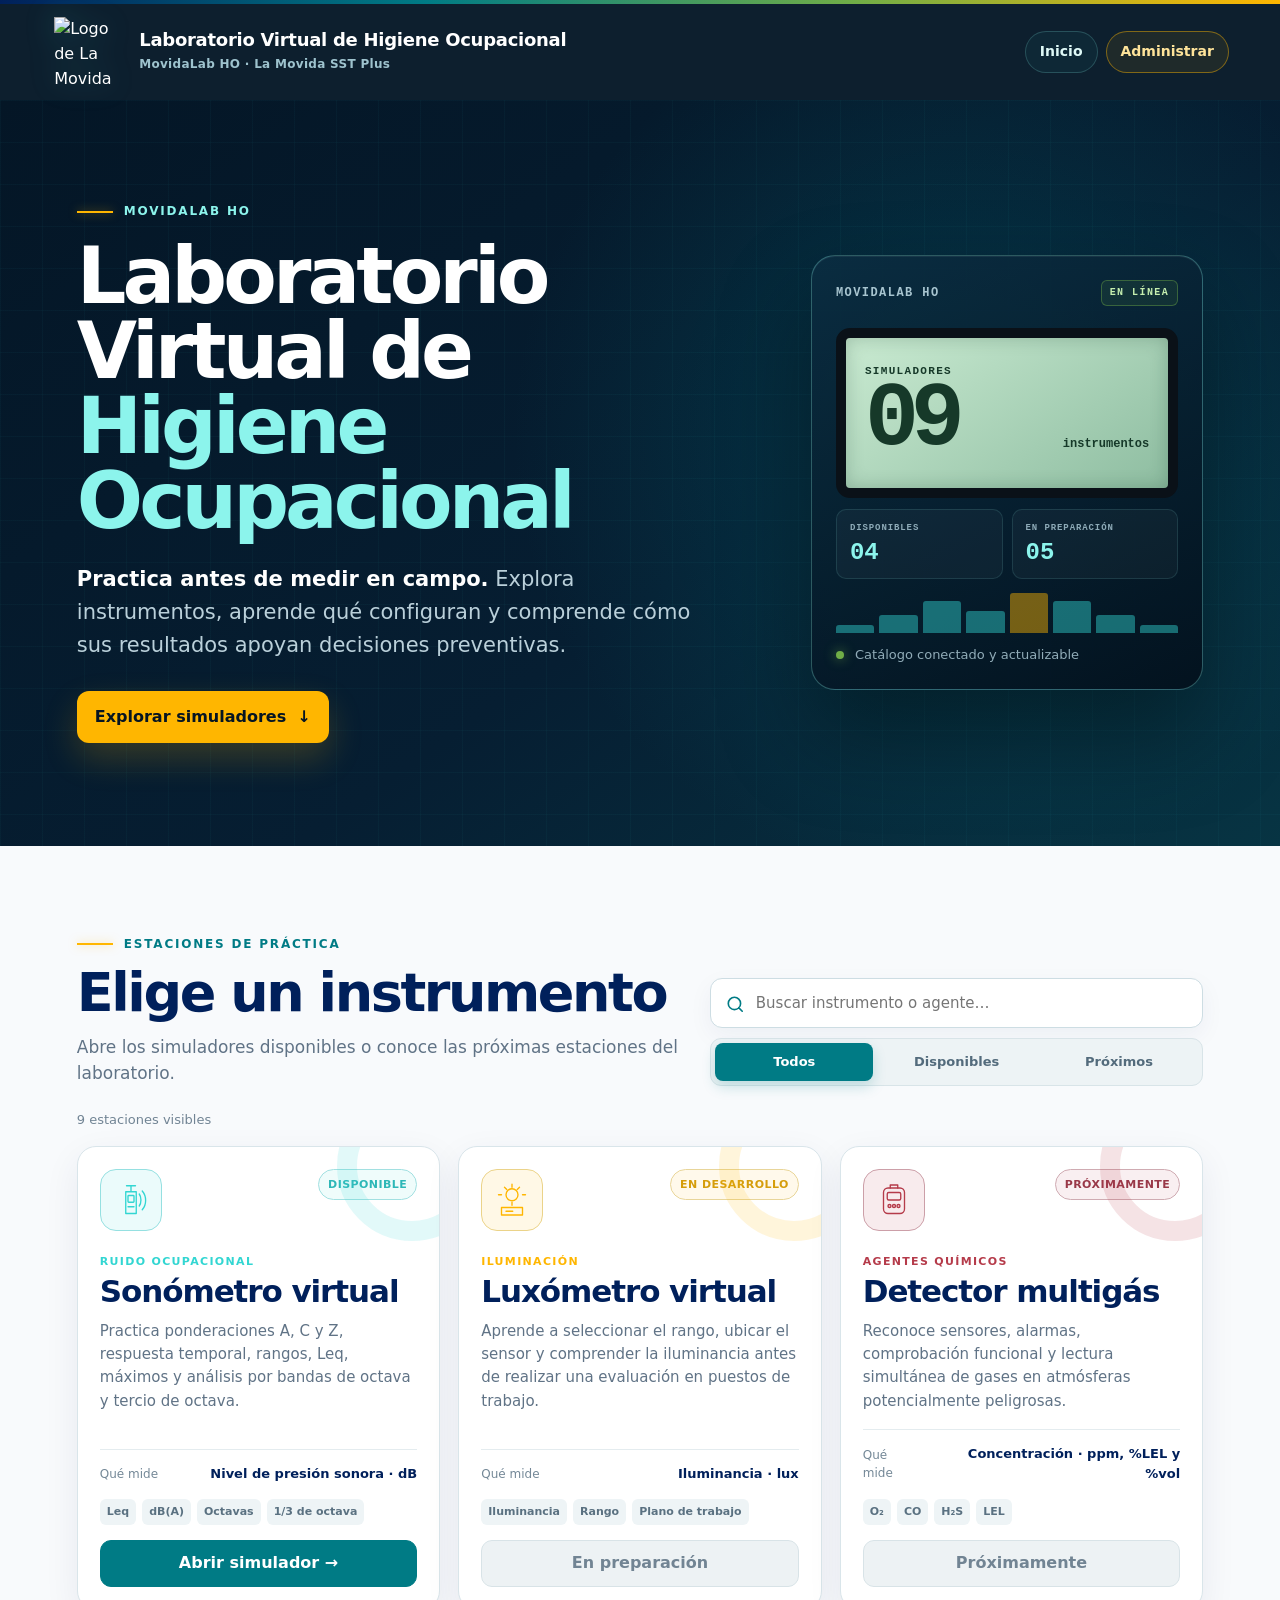
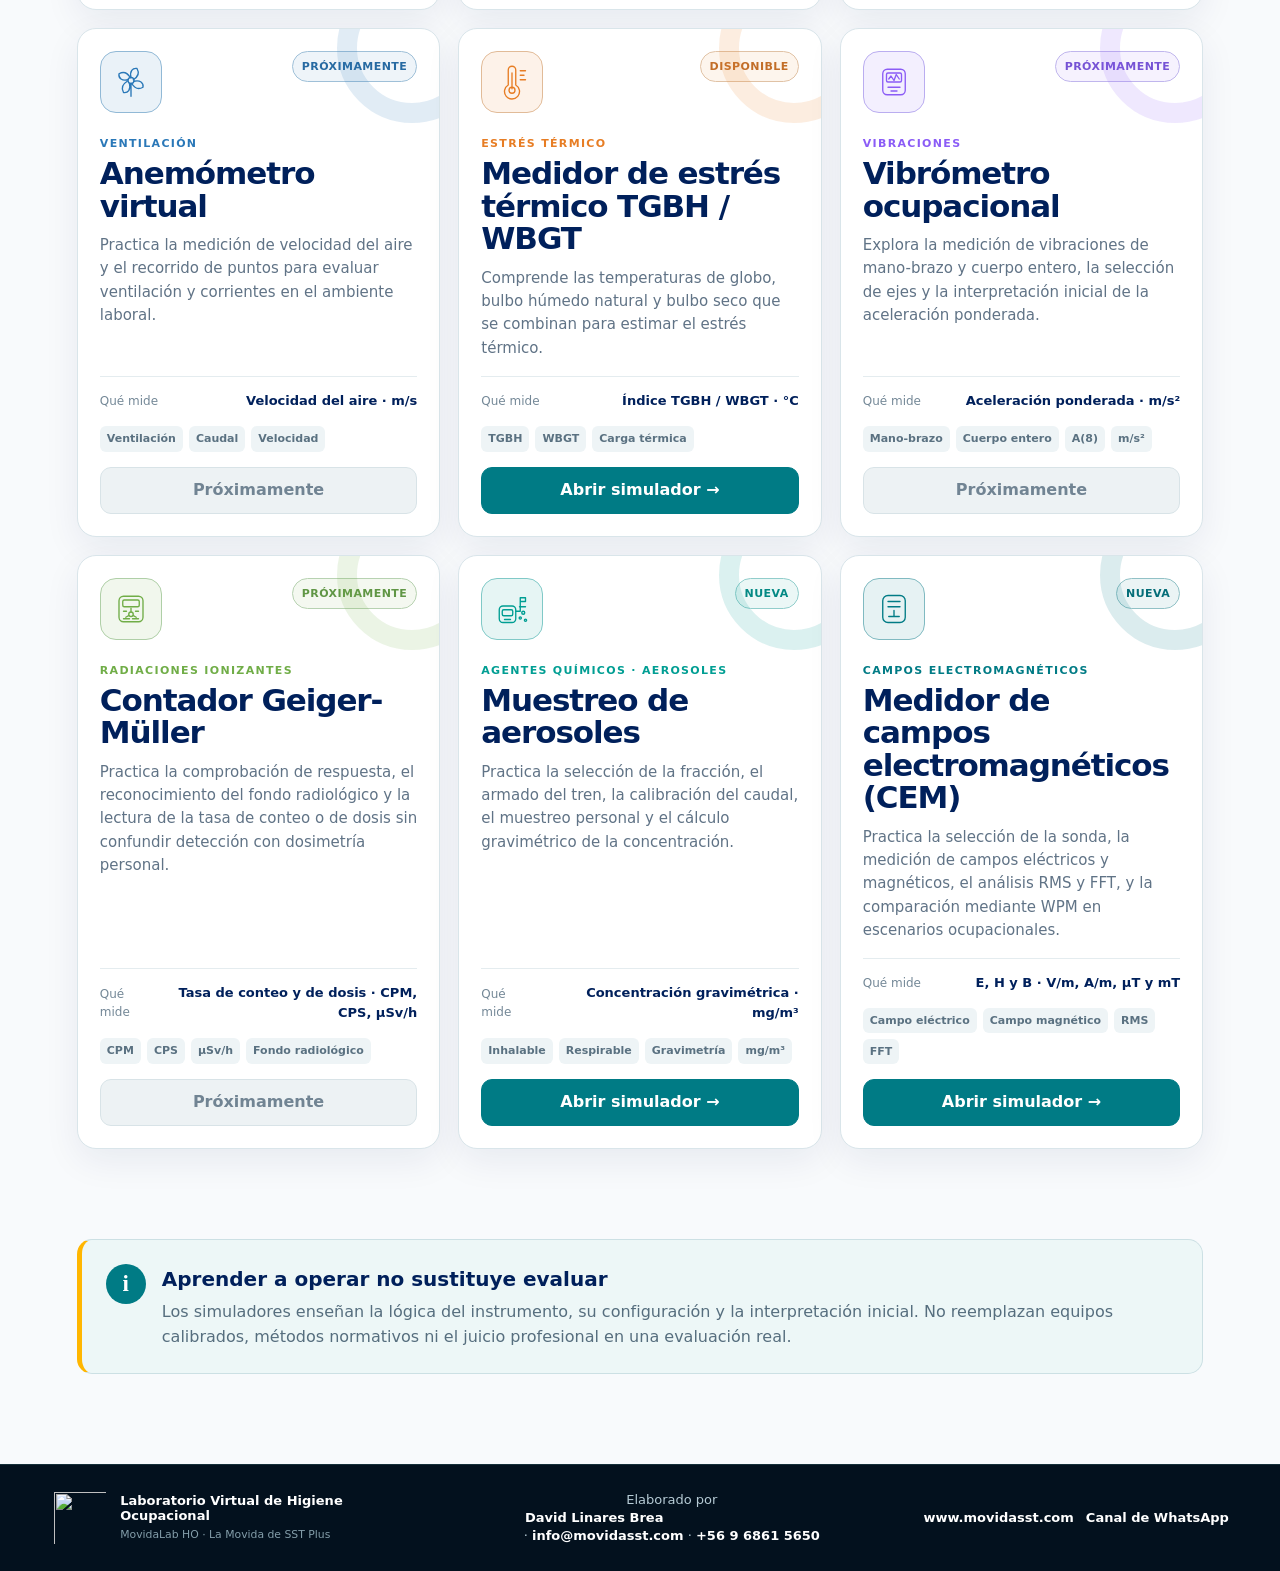
==== index.html @ a6dbb6be "Remove featured option from administration" ====
<!doctype html>
<html lang="es">
<head>
  <meta charset="utf-8">
  <meta name="viewport" content="width=device-width, initial-scale=1, viewport-fit=cover">
  <meta name="theme-color" content="#041626">
  <meta name="description" content="Laboratorio Virtual de Higiene Ocupacional de La Movida SST Plus: simuladores didácticos de instrumentos para practicar antes de medir en campo.">
  <meta name="author" content="David Linares Brea · La Movida de SST Plus">
  <meta property="og:title" content="Laboratorio Virtual de Higiene Ocupacional">
  <meta property="og:description" content="Practica el uso de instrumentos de higiene ocupacional en un entorno didáctico y seguro.">
  <meta property="og:type" content="website">
  <meta property="og:url" content="https://laboratorio.movidasst.com/">
  <meta property="og:image" content="https://laboratorio.movidasst.com/og.png">
  <meta name="twitter:card" content="summary_large_image">
  <meta http-equiv="Content-Security-Policy" content="default-src 'self'; connect-src 'self' https://lfdmbkzghnwvsapxypvt.supabase.co; img-src 'self' data: https:; style-src 'self'; script-src 'self'; base-uri 'self'; form-action 'self'; frame-ancestors 'none'; upgrade-insecure-requests">
  <title>Laboratorio Virtual de Higiene Ocupacional | La Movida SST+</title>
  <link rel="icon" href="favicon.svg" type="image/svg+xml">
  <link rel="stylesheet" href="styles.css?v=20260913-unified">
  <script src="app.js" defer></script>
</head>
<body>
  <a class="skip-link" href="#catalogo">Saltar al catálogo</a>

  <header class="site-header">
    <a class="brand" href="https://www.movidasst.com" target="_self" aria-label="Ir a La Movida de SST Plus">
      <img src="assets/logo-movida-sst-plus.png?v=20260904-2" alt="Logo de La Movida de SST Plus" width="1254" height="1254">
      <span><strong>Laboratorio Virtual de Higiene Ocupacional</strong><small>MovidaLab HO · La Movida SST Plus</small></span>
    </a>
    <nav class="header-actions" aria-label="Acciones principales">
      <a href="https://www.movidasst.com" target="_self">Inicio</a>
      <button class="admin-entry" id="openAdmin" type="button" aria-haspopup="dialog">Administrar</button>
    </nav>
  </header>

  <main>
    <section class="hero" aria-labelledby="heroTitle">
      <div class="hero-copy">
        <p class="eyebrow"><span></span> MovidaLab HO</p>
        <h1 id="heroTitle">Laboratorio Virtual de <br><em>Higiene Ocupacional</em></h1>
        <p class="hero-intro"><strong>Practica antes de medir en campo.</strong> Explora instrumentos, aprende qué configuran y comprende cómo sus resultados apoyan decisiones preventivas.</p>
        <a class="primary-action" href="#catalogo">Explorar simuladores <span aria-hidden="true">↓</span></a>
      </div>

      <div class="hero-console" aria-label="Resumen del laboratorio">
        <div class="console-top"><span>MOVIDALAB HO</span><i>EN LÍNEA</i></div>
        <div class="console-reading"><small>SIMULADORES</small><strong id="totalCount">09</strong><span>instrumentos</span></div>
        <div class="console-grid">
          <div><small>DISPONIBLES</small><strong id="availableCount">06</strong></div>
          <div><small>EN PREPARACIÓN</small><strong id="upcomingCount">01</strong></div>
        </div>
        <div class="console-signal" aria-hidden="true"><i></i><i></i><i></i><i></i><i></i><i></i><i></i><i></i></div>
        <p><span></span> Catálogo conectado y actualizable</p>
      </div>
    </section>

    <section class="catalog-section" id="catalogo" aria-labelledby="catalogTitle">
      <div class="section-heading">
        <div>
          <p class="eyebrow"><span></span> ESTACIONES DE PRÁCTICA</p>
          <h2 id="catalogTitle">Elige un instrumento</h2>
          <p>Abre los simuladores disponibles o conoce las próximas estaciones del laboratorio.</p>
        </div>
        <div class="catalog-tools">
          <label class="search-box" for="catalogSearch">
            <span class="sr-only">Buscar simulador</span>
            <svg viewBox="0 0 24 24" aria-hidden="true"><path d="m21 21-4.35-4.35m2.35-5.15a7.5 7.5 0 1 1-15 0 7.5 7.5 0 0 1 15 0Z"/></svg>
            <input id="catalogSearch" type="search" placeholder="Buscar instrumento o agente…" autocomplete="off">
          </label>
          <div class="filter-group" role="group" aria-label="Filtrar simuladores por disponibilidad">
            <button class="active" type="button" data-filter="todos" aria-pressed="true">Todos</button>
            <button type="button" data-filter="disponibles" aria-pressed="false">Disponibles</button>
            <button type="button" data-filter="proximos" aria-pressed="false">Próximos</button>
          </div>
        </div>
      </div>

      <div class="catalog-status" id="catalogStatus" role="status" aria-live="polite">Preparando estaciones…</div>
      <div class="simulator-grid" id="simulatorGrid" aria-live="polite"></div>
      <div class="empty-state" id="emptyState" hidden>
        <strong>No encontramos ese simulador</strong>
        <p>Prueba otra palabra o vuelve a mostrar todas las estaciones.</p>
        <button type="button" id="clearFilters">Ver todos</button>
      </div>
    </section>

    <section class="scope-note" aria-labelledby="scopeTitle">
      <div class="scope-icon" aria-hidden="true">i</div>
      <div>
        <h2 id="scopeTitle">Aprender a operar no sustituye evaluar</h2>
        <p>Los simuladores enseñan la lógica del instrumento, su configuración y la interpretación inicial. No reemplazan equipos calibrados, métodos normativos ni el juicio profesional en una evaluación real.</p>
      </div>
    </section>
  </main>

  <footer class="site-footer">
    <div>
      <img src="assets/logo-movida-sst-plus.png?v=20260904-2" alt="" width="1254" height="1254">
      <span><strong>Laboratorio Virtual de Higiene Ocupacional</strong><small>MovidaLab HO · La Movida de SST Plus</small></span>
    </div>
    <p>Elaborado por <strong>David Linares Brea</strong> · <a href="mailto:info@movidasst.com">info@movidasst.com</a> · <a href="tel:+56968615650">+56 9 6861 5650</a></p>
    <div class="footer-links"><a href="https://www.movidasst.com" target="_self">www.movidasst.com</a><a href="https://whatsapp.com/channel/0029Va0mlH5Jf05mrcCz8r3e" target="_self">Canal de WhatsApp</a></div>
  </footer>

  <dialog class="admin-dialog" id="adminDialog" aria-labelledby="adminTitle">
    <div class="dialog-shell">
      <header class="dialog-header">
        <div><span class="dialog-kicker">GESTIÓN DEL LABORATORIO</span><h2 id="adminTitle">Área de administración</h2></div>
        <button class="icon-button" id="closeAdmin" type="button" aria-label="Cerrar administración">×</button>
      </header>

      <section class="admin-login" id="adminLogin">
        <div class="login-intro">
          <span class="secure-mark" aria-hidden="true">M+</span>
          <div><h3>Acceso restringido</h3><p>Utiliza las mismas credenciales administrativas de gestion.movidasst.com.</p></div>
        </div>
        <form id="loginForm" novalidate>
          <label for="adminEmail">Correo administrativo</label>
          <input id="adminEmail" name="email" type="email" inputmode="email" autocomplete="username" maxlength="254" placeholder="tu@correo.com" required>
          <label for="adminPassword">Contraseña</label>
          <div class="password-field">
            <input id="adminPassword" name="password" type="password" autocomplete="current-password" maxlength="128" placeholder="••••••••" required>
            <button id="toggleAdminPassword" type="button" aria-label="Mostrar contraseña" aria-pressed="false">Mostrar</button>
          </div>
          <p class="form-message" id="loginMessage" role="status" aria-live="polite"></p>
          <button class="admin-primary" id="loginSubmit" type="submit">Entrar a administración</button>
        </form>
        <p class="privacy-note">El acceso utiliza Supabase Auth y verifica el mismo permiso de administrador del Centro de Gestión.</p>
      </section>

      <section class="admin-panel" id="adminPanel" hidden>
        <div class="admin-toolbar">
          <div><span>Sesión activa</span><strong id="adminName">Administrador</strong></div>
          <div><button class="admin-secondary" id="newSimulator" type="button">+ Nuevo simulador</button><button class="admin-quiet" id="logoutAdmin" type="button">Cerrar sesión</button></div>
        </div>

        <div class="admin-content">
          <section class="admin-list-section" aria-labelledby="adminListTitle">
            <div class="admin-section-heading"><h3 id="adminListTitle">Simuladores</h3><span id="adminListCount">0 registros</span></div>
            <div class="admin-list" id="adminList"></div>
          </section>

          <section class="editor-section" id="editorSection" aria-labelledby="editorTitle">
            <div class="admin-section-heading"><h3 id="editorTitle">Nuevo simulador</h3><button class="admin-quiet" id="cancelEdit" type="button">Limpiar</button></div>
            <form id="simulatorForm" novalidate>
              <input id="simulatorId" type="hidden">
              <div class="form-grid">
                <label class="wide" for="simName"><span>Nombre *</span><input id="simName" type="text" maxlength="100" required placeholder="Ej.: Vibrómetro"></label>
                <label for="simFactor"><span>Agente o área *</span><input id="simFactor" type="text" maxlength="80" required placeholder="Ej.: Vibraciones"></label>
                <label for="simMeasure"><span>Qué mide</span><input id="simMeasure" type="text" maxlength="100" placeholder="Ej.: Aceleración en m/s²"></label>
                <label class="wide" for="simDescription"><span>Descripción *</span><textarea id="simDescription" maxlength="500" rows="3" required placeholder="Explica qué aprenderá el profesional."></textarea></label>
                <label class="wide" for="simUrl"><span>Dirección del simulador</span><input id="simUrl" type="url" maxlength="500" placeholder="https://..."></label>
                <label for="simStatus"><span>Estado</span><select id="simStatus"><option>Disponible</option><option>Beta</option><option>Nueva</option><option>En desarrollo</option><option>Próximamente</option></select></label>
                <label for="simIcon"><span>Icono</span><select id="simIcon"><option value="instrumento">Instrumento</option><option value="sonometro">Sonómetro</option><option value="luxometro">Luxómetro</option><option value="gases">Medidor de gases</option><option value="anemometro">Anemómetro</option><option value="wbgt">TGBH / WBGT</option><option value="vibrometro">Vibrómetro</option><option value="geiger">Contador Geiger-Müller</option><option value="aerosoles">Muestreo de aerosoles</option></select></label>
                <label class="wide" for="simTags"><span>Etiquetas</span><input id="simTags" type="text" maxlength="250" placeholder="Separadas por coma: medición, práctica, ruido"></label>
                <label for="simOrder"><span>Orden</span><input id="simOrder" type="number" min="0" max="10000" value="100"></label>
                <div class="check-group">
                  <label><input id="simPublished" type="checkbox"><span>Mostrar en el portal</span></label>
                </div>
              </div>
              <p class="form-message" id="editorMessage" role="status" aria-live="polite"></p>
              <button class="admin-primary" id="saveSimulator" type="submit">Guardar simulador</button>
            </form>
          </section>
        </div>
      </section>
    </div>
  </dialog>
</body>
</html>
---- styles.css ----
@import url('./styles-base.css?v=20260907-base-2');
@import url('./logo-fix-v2.css?v=20260907-logo-fix-2');
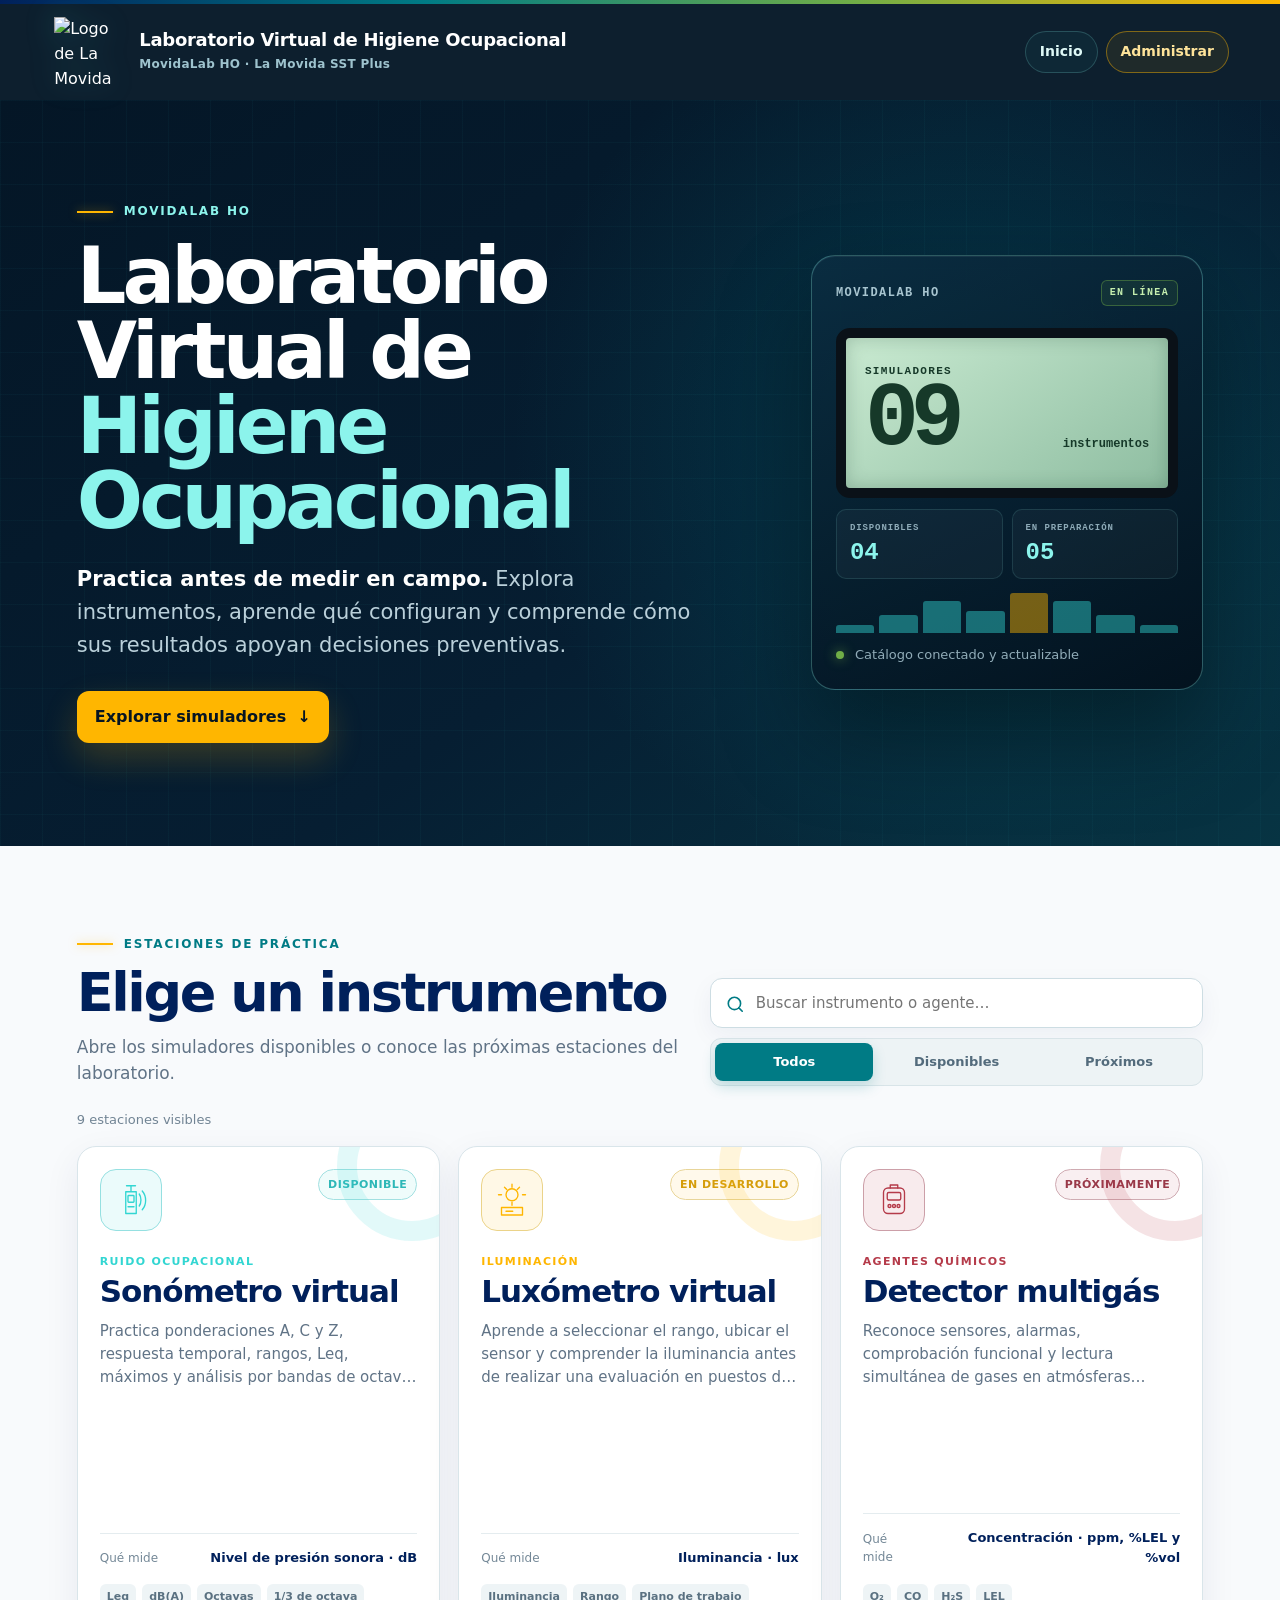
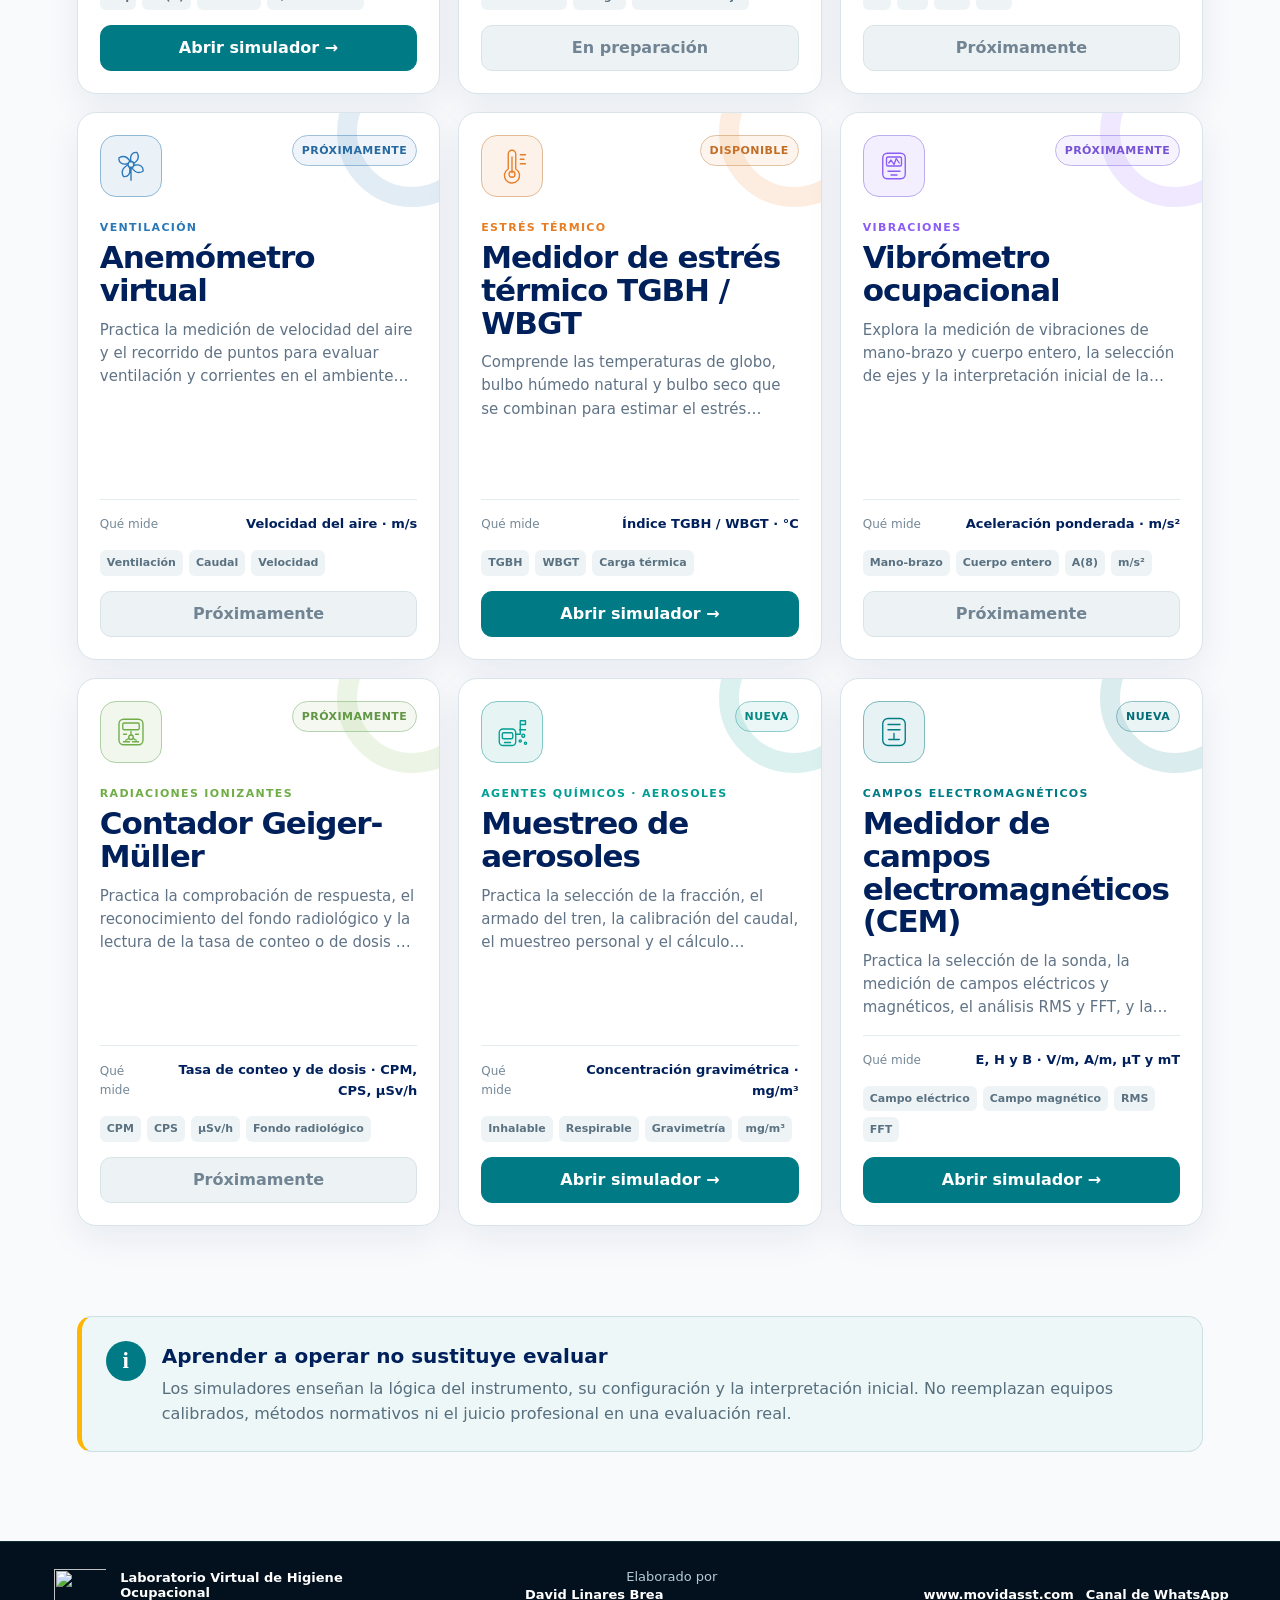
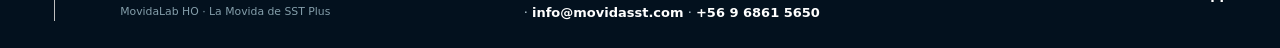
==== commit a65a6134: "Habilitar GA4 opt-in en CSP sin alterar fuentes existentes" ====
--- a/index.html
+++ b/index.html
@@ -12,11 +12,12 @@
   <meta property="og:url" content="https://laboratorio.movidasst.com/">
   <meta property="og:image" content="https://laboratorio.movidasst.com/og.png">
   <meta name="twitter:card" content="summary_large_image">
-  <meta http-equiv="Content-Security-Policy" content="default-src 'self'; connect-src 'self' https://lfdmbkzghnwvsapxypvt.supabase.co; img-src 'self' data: https:; style-src 'self'; script-src 'self'; base-uri 'self'; form-action 'self'; frame-ancestors 'none'; upgrade-insecure-requests">
+  <meta http-equiv="Content-Security-Policy" content="default-src 'self'; connect-src 'self' https://www.google-analytics.com https://*.google-analytics.com https://lfdmbkzghnwvsapxypvt.supabase.co; img-src 'self' data: https:; style-src 'self'; script-src 'self' https://www.movidasst.com https://www.googletagmanager.com; base-uri 'self'; form-action 'self'; frame-ancestors 'none'; upgrade-insecure-requests">
   <title>Laboratorio Virtual de Higiene Ocupacional | La Movida SST+</title>
   <link rel="icon" href="favicon.svg" type="image/svg+xml">
   <link rel="stylesheet" href="styles.css?v=20260913-unified">
   <script src="app.js" defer></script>
+<script defer src="https://www.movidasst.com/analytics.js?v=20261025"></script>
 </head>
 <body>
   <a class="skip-link" href="#catalogo">Saltar al catálogo</a>
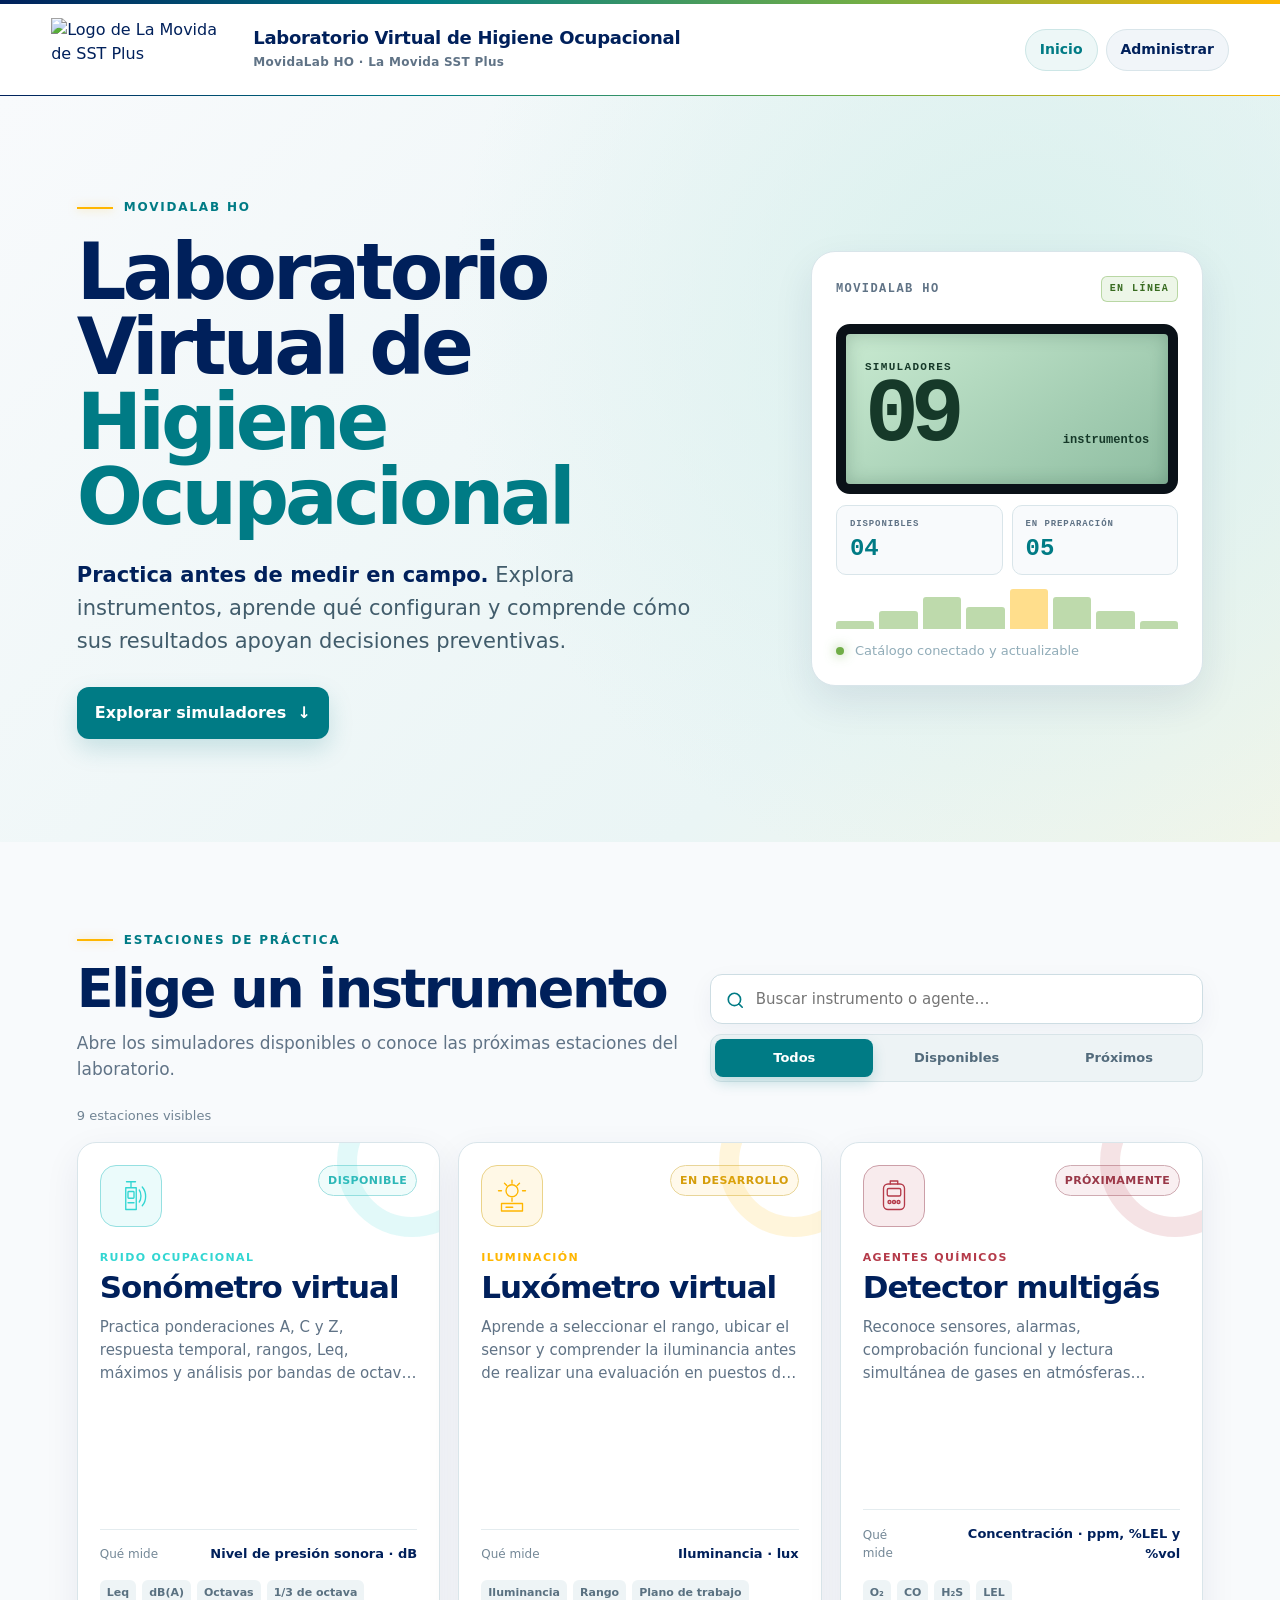
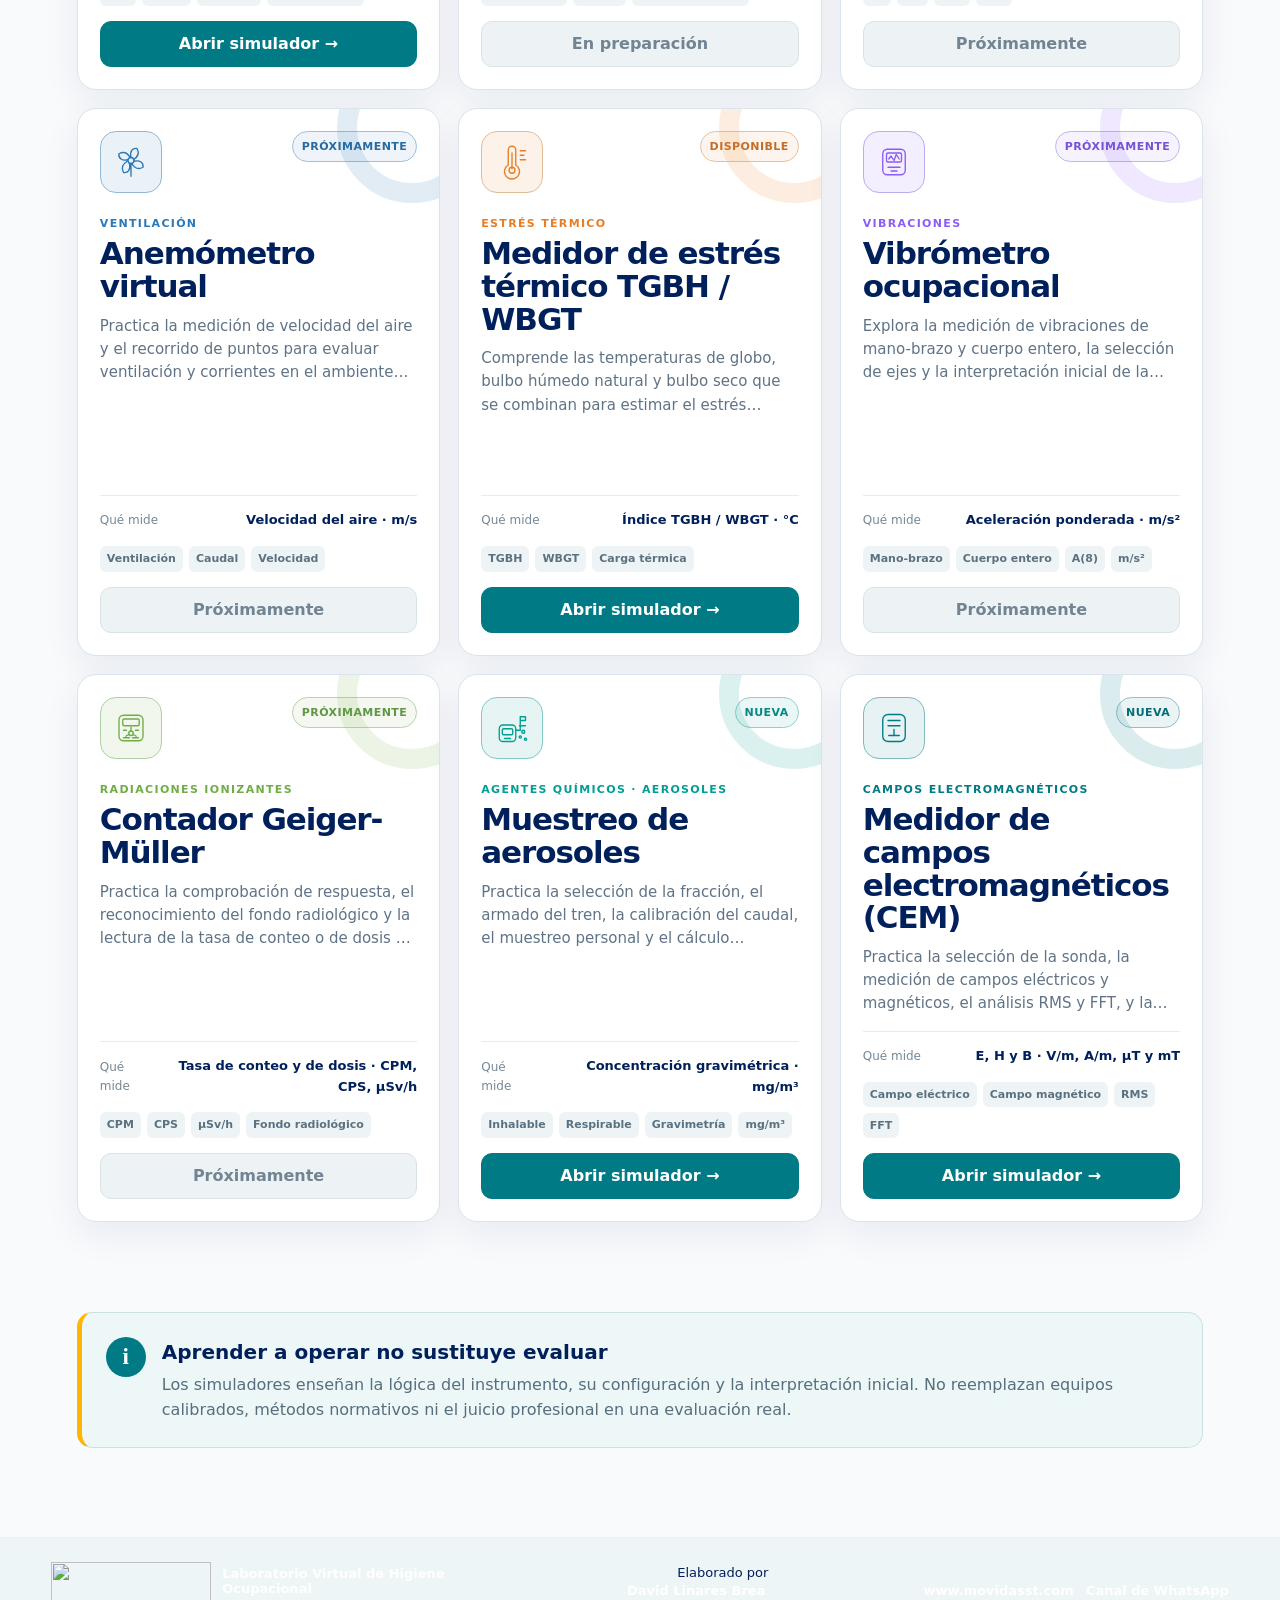
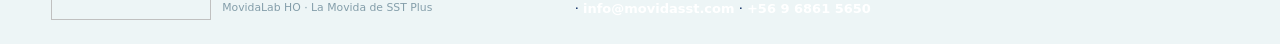
==== commit e2654774: "brand: update laboratory logos and theme cache" ====
--- a/index.html
+++ b/index.html
@@ -3,7 +3,7 @@
 <head>
   <meta charset="utf-8">
   <meta name="viewport" content="width=device-width, initial-scale=1, viewport-fit=cover">
-  <meta name="theme-color" content="#041626">
+  <meta name="theme-color" content="#f8fafc">
   <meta name="description" content="Laboratorio Virtual de Higiene Ocupacional de La Movida SST Plus: simuladores didácticos de instrumentos para practicar antes de medir en campo.">
   <meta name="author" content="David Linares Brea · La Movida de SST Plus">
   <meta property="og:title" content="Laboratorio Virtual de Higiene Ocupacional">
@@ -12,19 +12,19 @@
   <meta property="og:url" content="https://laboratorio.movidasst.com/">
   <meta property="og:image" content="https://laboratorio.movidasst.com/og.png">
   <meta name="twitter:card" content="summary_large_image">
-  <meta http-equiv="Content-Security-Policy" content="default-src 'self'; connect-src 'self' https://www.google-analytics.com https://*.google-analytics.com https://lfdmbkzghnwvsapxypvt.supabase.co; img-src 'self' data: https:; style-src 'self'; script-src 'self' https://www.movidasst.com https://www.googletagmanager.com; base-uri 'self'; form-action 'self'; frame-ancestors 'none'; upgrade-insecure-requests">
+  <meta http-equiv="Content-Security-Policy" content="default-src 'self'; connect-src 'self' https://www.google-analytics.com https://*.google-analytics.com https://lfdmbkzghnwvsapxypvt.supabase.co; img-src 'self' data: https:; style-src 'self' https://www.movidasst.com; script-src 'self' https://www.movidasst.com https://www.googletagmanager.com; base-uri 'self'; form-action 'self'; frame-ancestors 'none'; upgrade-insecure-requests">
   <title>Laboratorio Virtual de Higiene Ocupacional | La Movida SST+</title>
   <link rel="icon" href="favicon.svg" type="image/svg+xml">
-  <link rel="stylesheet" href="styles.css?v=20260913-unified">
+  <link rel="stylesheet" href="styles.css?v=20261113-pastel">
   <script src="app.js" defer></script>
-<script defer src="https://www.movidasst.com/analytics.js?v=20261025"></script>
+<script defer src="https://www.movidasst.com/analytics.js?v=20261025-ga4com2"></script>
 </head>
 <body>
   <a class="skip-link" href="#catalogo">Saltar al catálogo</a>
 
   <header class="site-header">
     <a class="brand" href="https://www.movidasst.com" target="_self" aria-label="Ir a La Movida de SST Plus">
-      <img src="assets/logo-movida-sst-plus.png?v=20260904-2" alt="Logo de La Movida de SST Plus" width="1254" height="1254">
+      <img src="https://www.movidasst.com/logo-horizontal-movida-sst-plus.webp?v=20261113" alt="Logo de La Movida de SST Plus" width="420" height="140">
       <span><strong>Laboratorio Virtual de Higiene Ocupacional</strong><small>MovidaLab HO · La Movida SST Plus</small></span>
     </a>
     <nav class="header-actions" aria-label="Acciones principales">
@@ -95,7 +95,7 @@
 
   <footer class="site-footer">
     <div>
-      <img src="assets/logo-movida-sst-plus.png?v=20260904-2" alt="" width="1254" height="1254">
+      <img src="https://www.movidasst.com/logo-horizontal-movida-sst-plus.webp?v=20261113" alt="" width="420" height="140">
       <span><strong>Laboratorio Virtual de Higiene Ocupacional</strong><small>MovidaLab HO · La Movida de SST Plus</small></span>
     </div>
     <p>Elaborado por <strong>David Linares Brea</strong> · <a href="mailto:info@movidasst.com">info@movidasst.com</a> · <a href="tel:+56968615650">+56 9 6861 5650</a></p>
--- a/styles.css
+++ b/styles.css
@@ -1,2 +1,3 @@
-@import url('./styles-base.css?v=20260907-base-2');
-@import url('./logo-fix-v2.css?v=20260907-logo-fix-2');
+@import url('./styles-base.css?v=20261113');
+@import url('./logo-fix-v2.css?v=20261113');
+@import url('./movida-theme.css?v=20261113');
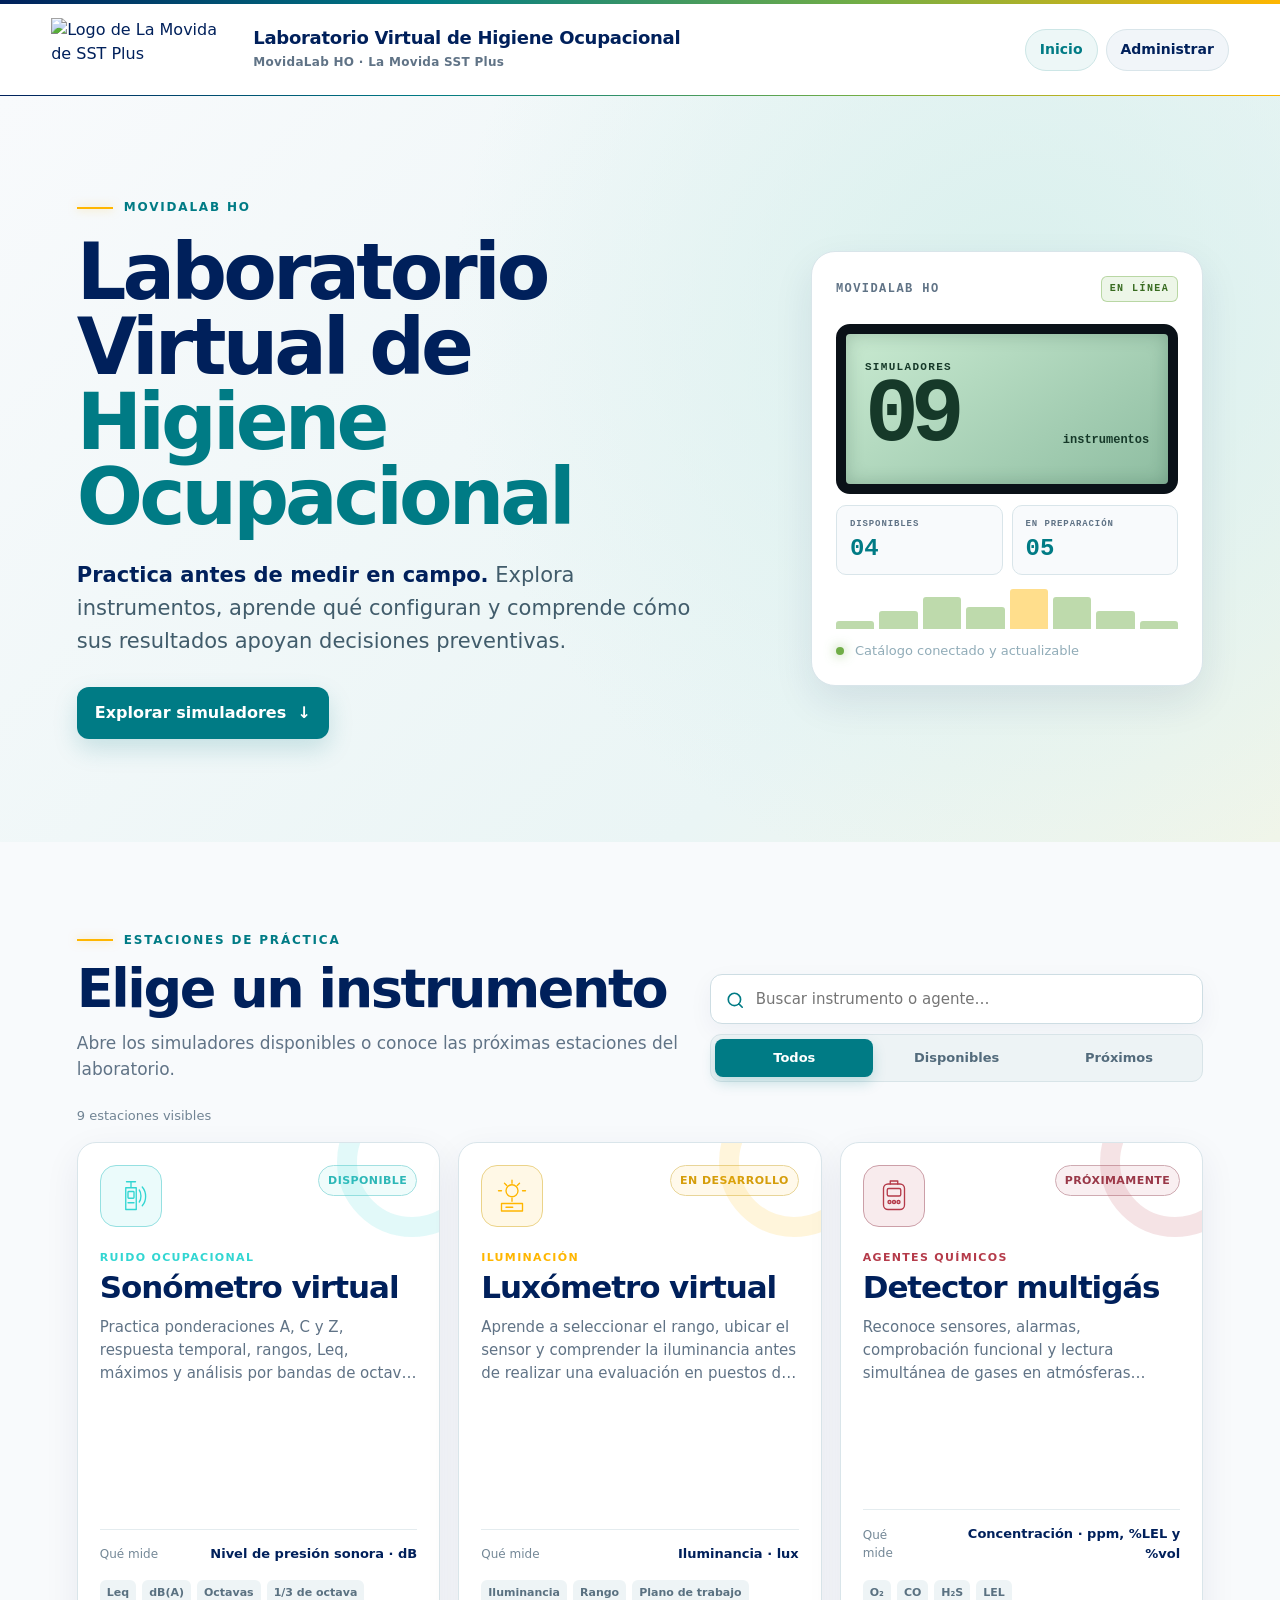
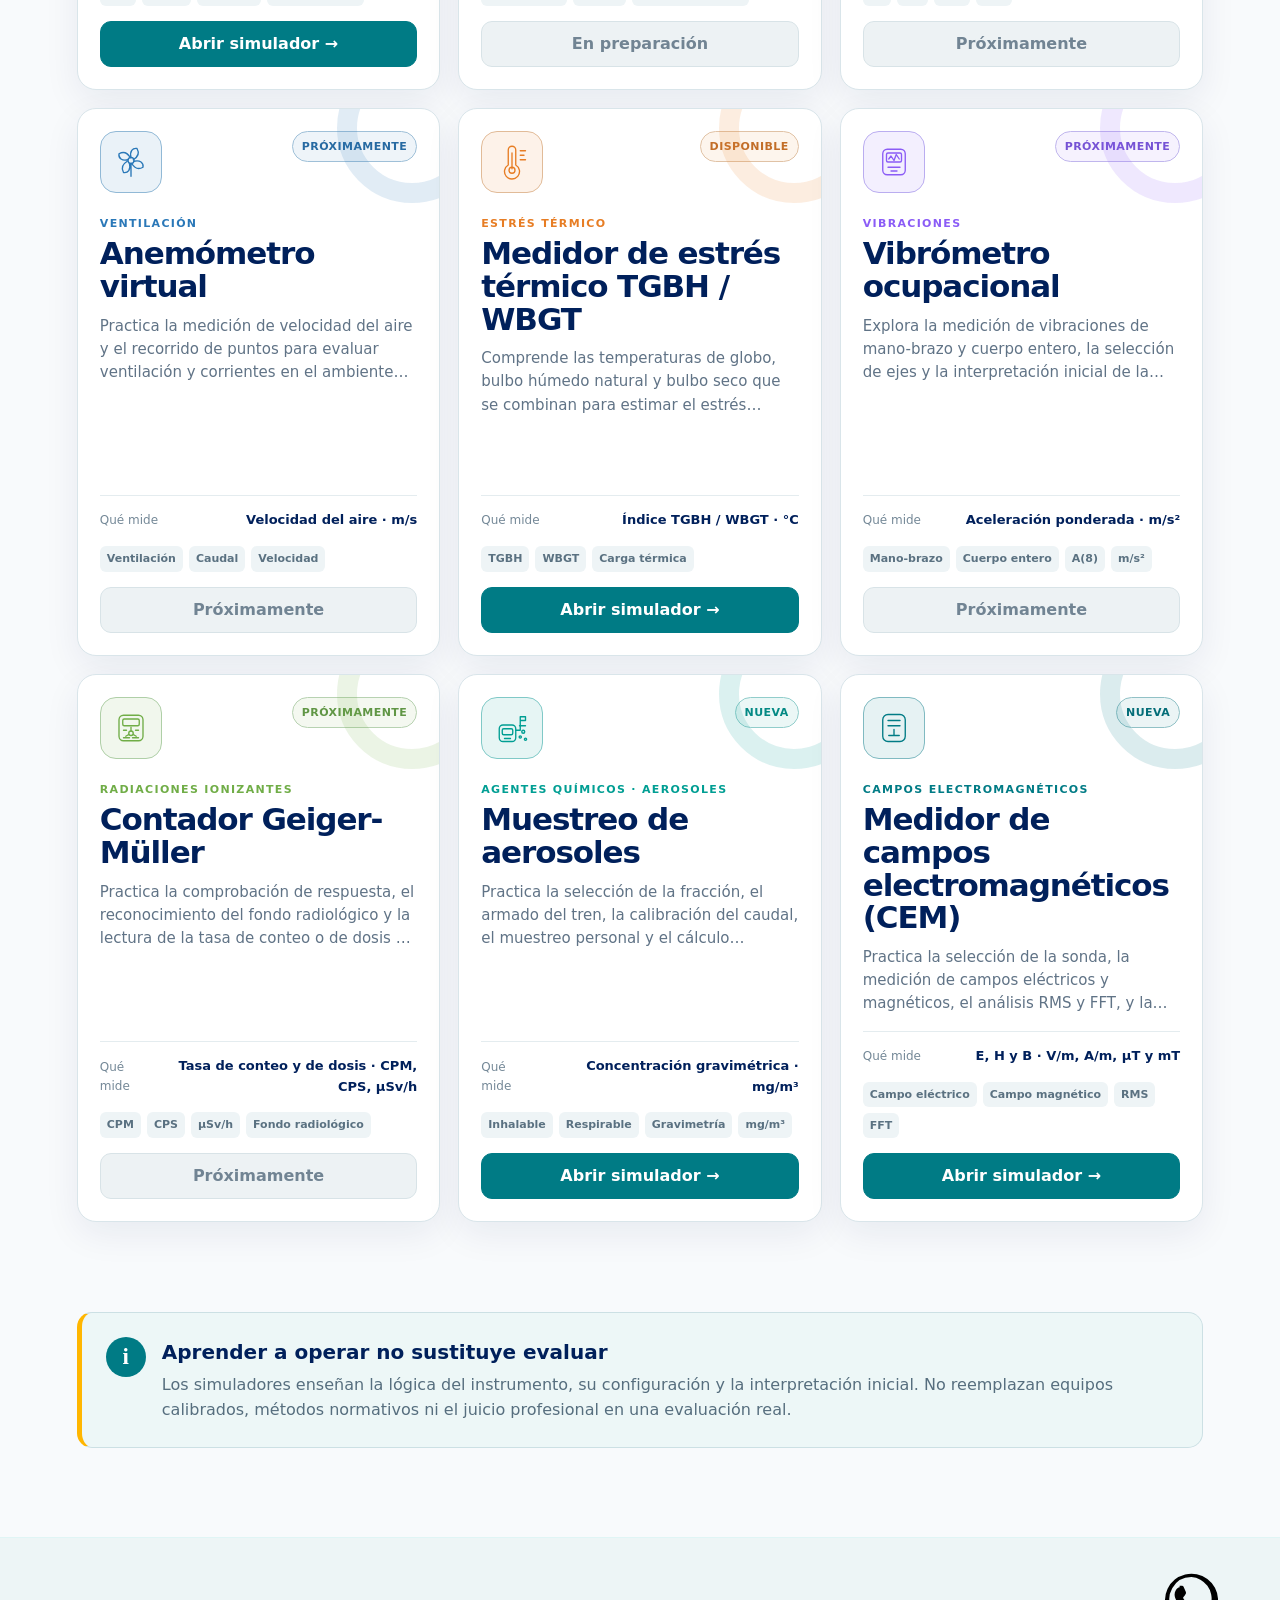
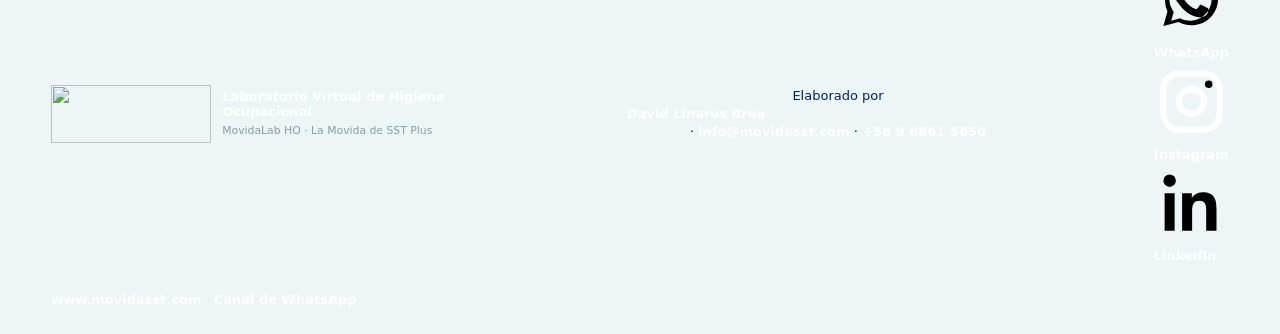
==== commit 4eefc36f: "ui: add branded accessible social media links" ====
--- a/index.html
+++ b/index.html
@@ -99,6 +99,11 @@
       <span><strong>Laboratorio Virtual de Higiene Ocupacional</strong><small>MovidaLab HO · La Movida de SST Plus</small></span>
     </div>
     <p>Elaborado por <strong>David Linares Brea</strong> · <a href="mailto:info@movidasst.com">info@movidasst.com</a> · <a href="tel:+56968615650">+56 9 6861 5650</a></p>
+    <nav class="social-links" aria-label="Redes sociales de La Movida de SST+">
+      <a class="social-link social-whatsapp" href="https://whatsapp.com/channel/0029Va0mlH5Jf05mrcCz8r3e" target="_blank" rel="noopener noreferrer" aria-label="Canal de WhatsApp" title="Canal de WhatsApp"><svg viewBox="0 0 24 24" aria-hidden="true"><path d="M20.5 11.8a8.5 8.5 0 0 1-12.6 7.4L3 20.5l1.3-4.7a8.5 8.5 0 1 1 16.2-4Zm-8.5-7a7 7 0 0 0-6 10.7l.3.5-.8 2.8 2.9-.8.5.3a7 7 0 1 0 3.1-13.5Zm-3.8 3.3c-.2 0-.5.1-.7.3-.3.3-1 1-.9 2.2.1 1.2 1 2.4 1.2 2.6.2.2 1.8 2.9 4.5 3.9 2.2.8 2.7.6 3.2.5.5-.1 1.5-.7 1.7-1.4.2-.7.2-1.3.1-1.4-.1-.1-.4-.2-.8-.4l-1.4-.7c-.2-.1-.4-.1-.5.2-.2.3-.6.8-.8 1-.1.2-.3.2-.6.1-.3-.2-1.2-.4-2.2-1.4-.8-.7-1.4-1.6-1.6-1.9-.2-.3 0-.4.1-.6l.4-.5.3-.5c.1-.2 0-.4 0-.5l-.7-1.6c-.2-.4-.4-.4-.6-.4h-.7Z"/></svg><span>WhatsApp</span></a>
+      <a class="social-link social-instagram" href="https://www.instagram.com/movidasst/" target="_blank" rel="noopener noreferrer" aria-label="Instagram de La Movida" title="Instagram"><svg viewBox="0 0 24 24" aria-hidden="true"><rect x="3" y="3" width="18" height="18" rx="5" fill="none" stroke="currentColor" stroke-width="2"/><circle cx="12" cy="12" r="4" fill="none" stroke="currentColor" stroke-width="2"/><circle cx="17.5" cy="6.5" r="1.2"/></svg><span>Instagram</span></a>
+      <a class="social-link social-linkedin" href="https://www.linkedin.com/in/davidlinaresbrea/" target="_blank" rel="noopener noreferrer" aria-label="LinkedIn de David Linares Brea" title="LinkedIn"><svg viewBox="0 0 24 24" aria-hidden="true"><path d="M5 3a2 2 0 1 0 0 4 2 2 0 0 0 0-4ZM3.4 9h3.2v12H3.4V9ZM9 9h3.1v1.6c.5-.9 1.6-1.9 3.5-1.9 3.7 0 4.4 2.3 4.4 5.3v7h-3.3v-6.2c0-1.5 0-3.4-2.1-3.4s-2.4 1.6-2.4 3.3V21H9V9Z"/></svg><span>LinkedIn</span></a>
+    </nav>
     <div class="footer-links"><a href="https://www.movidasst.com" target="_self">www.movidasst.com</a><a href="https://whatsapp.com/channel/0029Va0mlH5Jf05mrcCz8r3e" target="_self">Canal de WhatsApp</a></div>
   </footer>
 
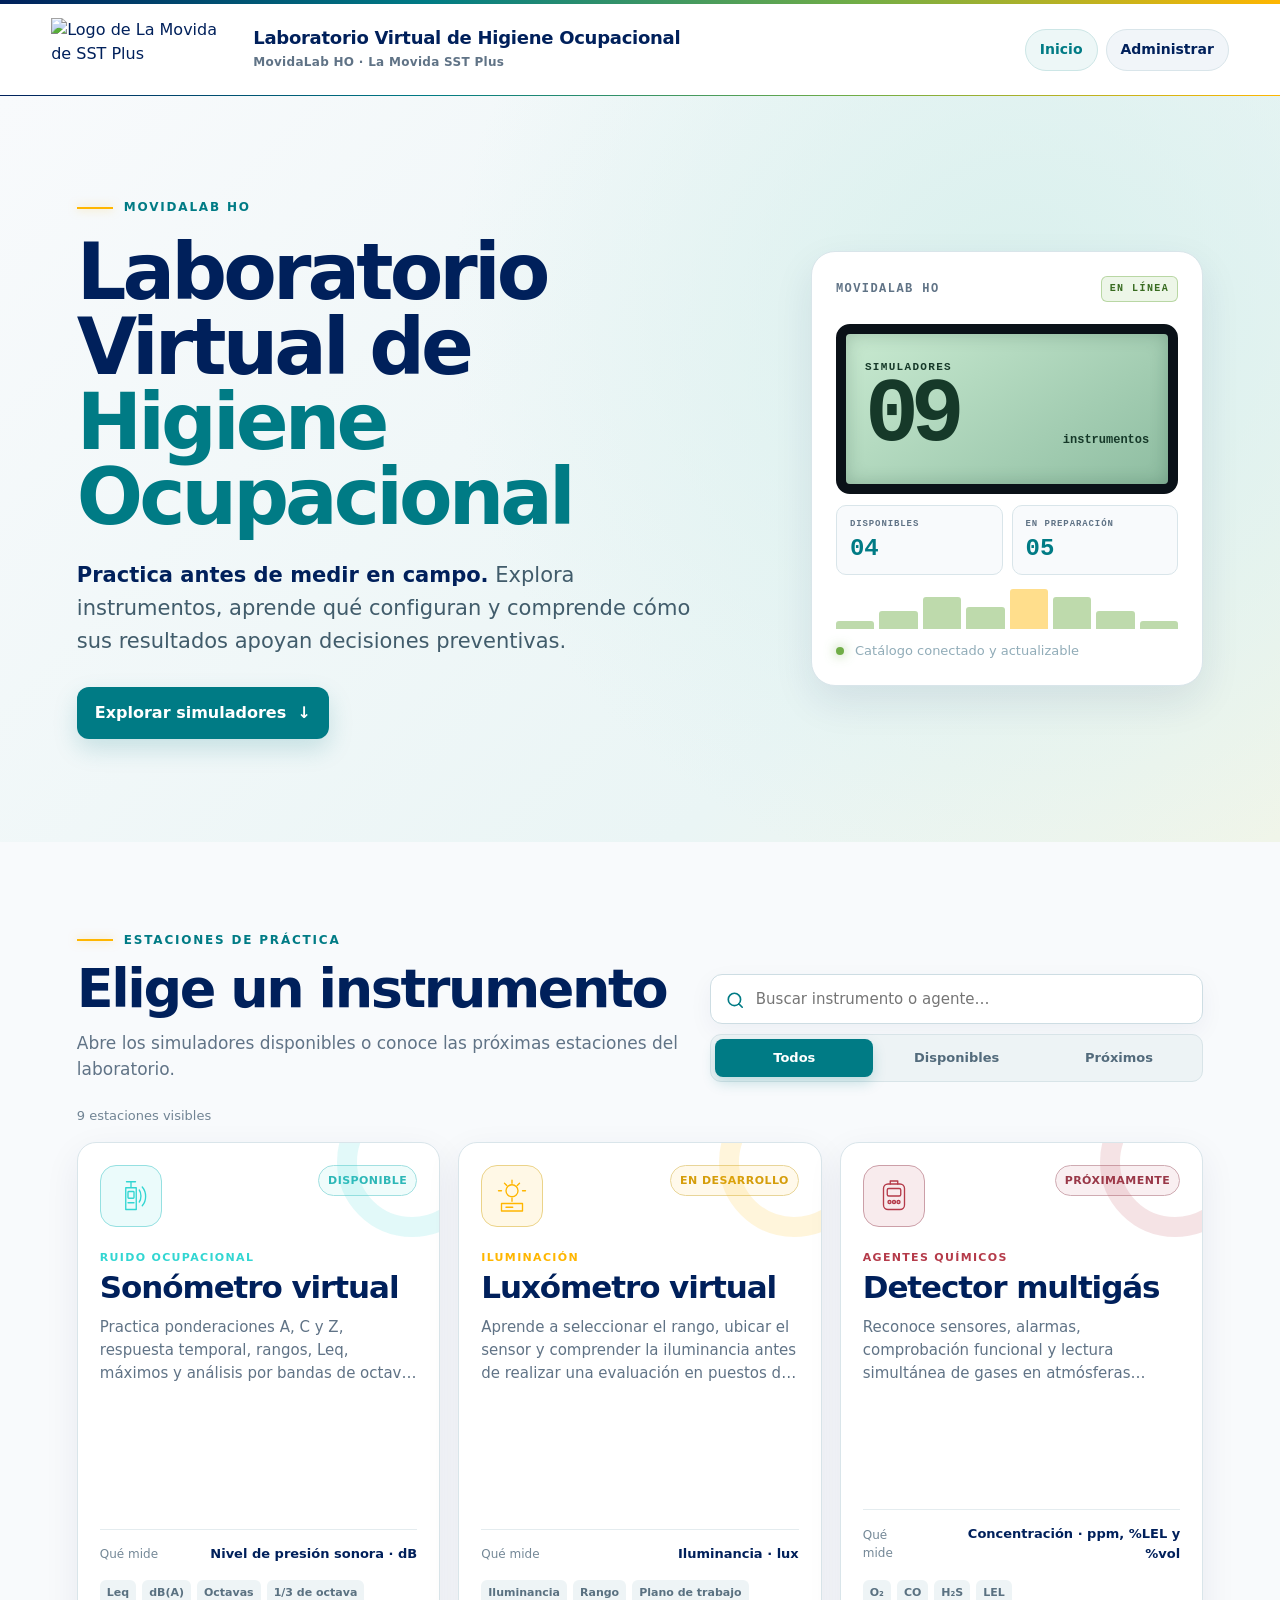
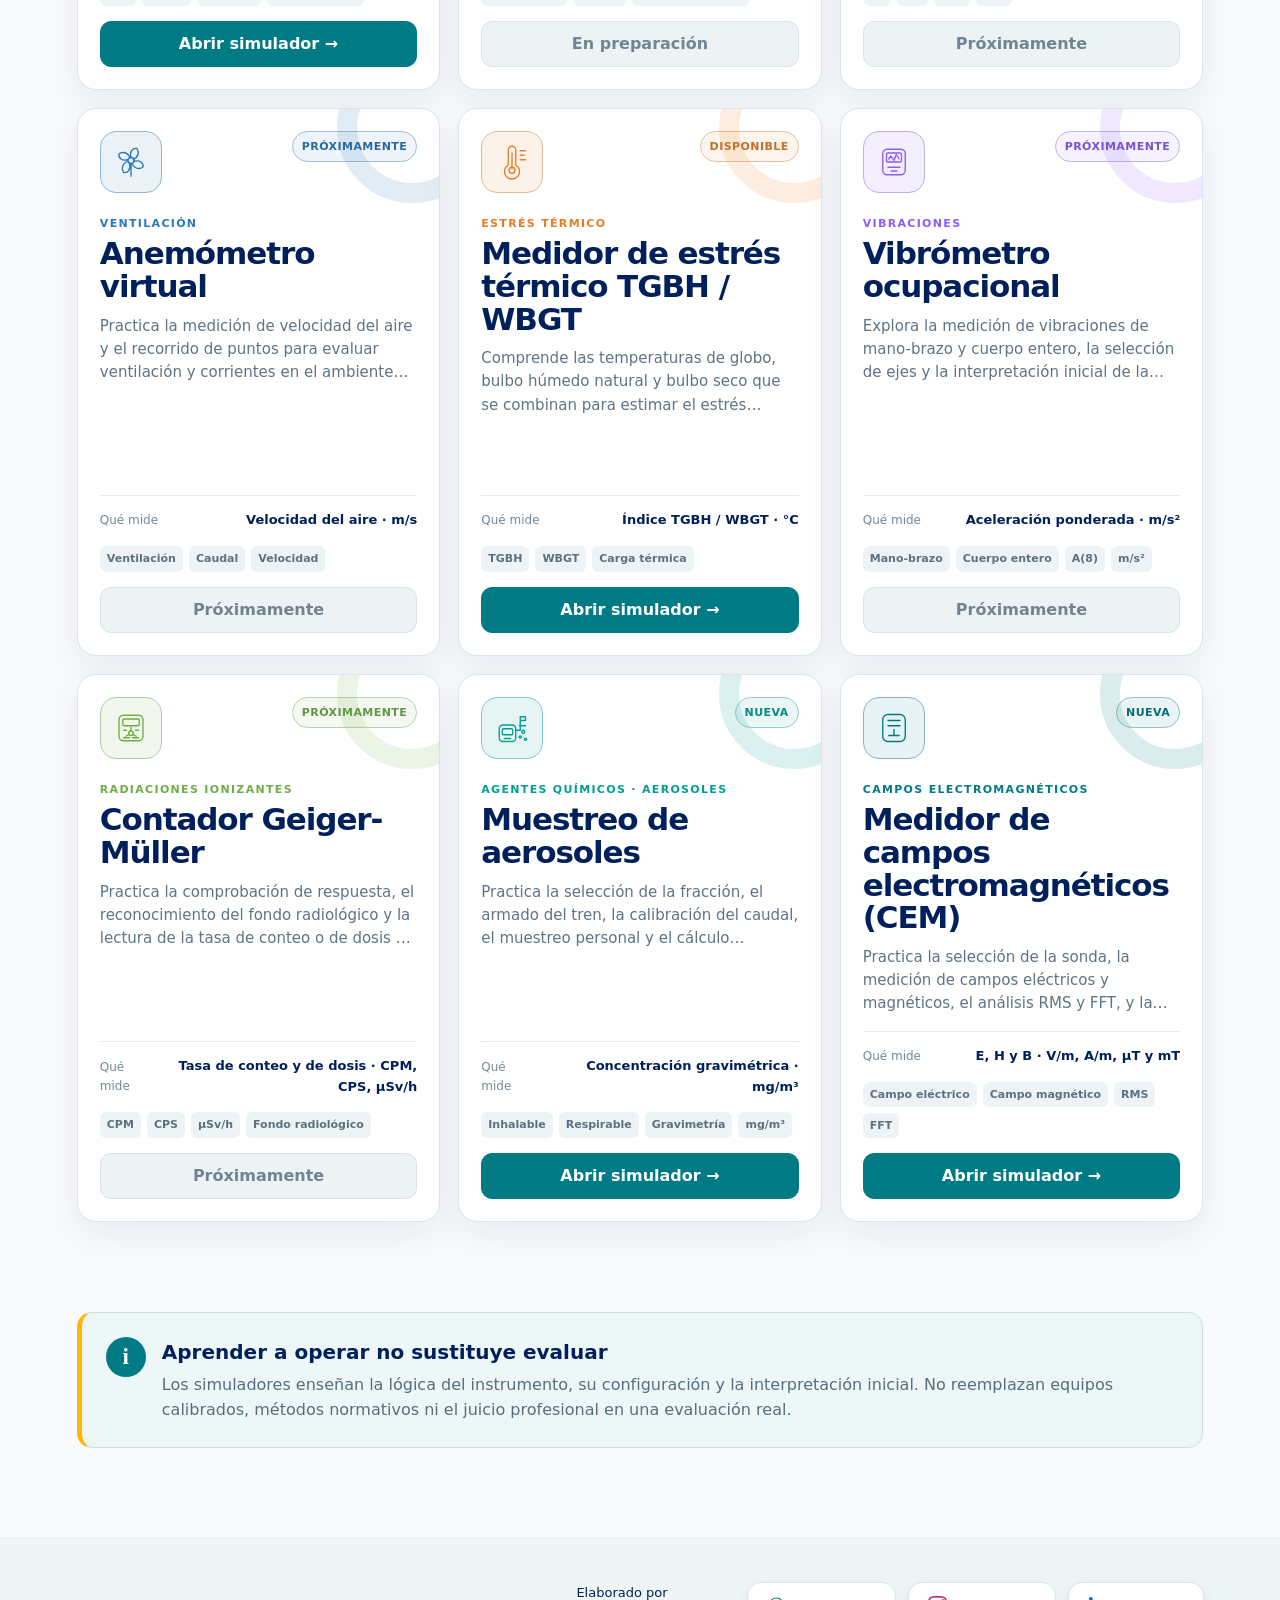
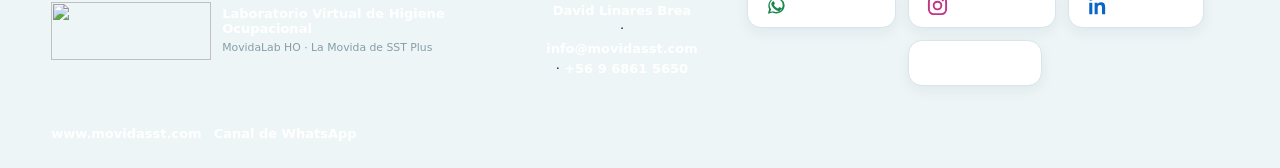
==== commit ad116535: "fix: direct versioned CSS loading and add YouTube social button" ====
--- a/index.html
+++ b/index.html
@@ -15,7 +15,9 @@
   <meta http-equiv="Content-Security-Policy" content="default-src 'self'; connect-src 'self' https://www.google-analytics.com https://*.google-analytics.com https://lfdmbkzghnwvsapxypvt.supabase.co; img-src 'self' data: https:; style-src 'self' https://www.movidasst.com; script-src 'self' https://www.movidasst.com https://www.googletagmanager.com; base-uri 'self'; form-action 'self'; frame-ancestors 'none'; upgrade-insecure-requests">
   <title>Laboratorio Virtual de Higiene Ocupacional | La Movida SST+</title>
   <link rel="icon" href="favicon.svg" type="image/svg+xml">
-  <link rel="stylesheet" href="styles.css?v=20261113-pastel">
+  <link rel="stylesheet" href="styles-base.css?v=20261113b">
+  <link rel="stylesheet" href="logo-fix-v2.css?v=20261113b">
+  <link rel="stylesheet" href="movida-theme.css?v=20261113b">
   <script src="app.js" defer></script>
 <script defer src="https://www.movidasst.com/analytics.js?v=20261025-ga4com2"></script>
 </head>
@@ -103,6 +105,7 @@
       <a class="social-link social-whatsapp" href="https://whatsapp.com/channel/0029Va0mlH5Jf05mrcCz8r3e" target="_blank" rel="noopener noreferrer" aria-label="Canal de WhatsApp" title="Canal de WhatsApp"><svg viewBox="0 0 24 24" aria-hidden="true"><path d="M20.5 11.8a8.5 8.5 0 0 1-12.6 7.4L3 20.5l1.3-4.7a8.5 8.5 0 1 1 16.2-4Zm-8.5-7a7 7 0 0 0-6 10.7l.3.5-.8 2.8 2.9-.8.5.3a7 7 0 1 0 3.1-13.5Zm-3.8 3.3c-.2 0-.5.1-.7.3-.3.3-1 1-.9 2.2.1 1.2 1 2.4 1.2 2.6.2.2 1.8 2.9 4.5 3.9 2.2.8 2.7.6 3.2.5.5-.1 1.5-.7 1.7-1.4.2-.7.2-1.3.1-1.4-.1-.1-.4-.2-.8-.4l-1.4-.7c-.2-.1-.4-.1-.5.2-.2.3-.6.8-.8 1-.1.2-.3.2-.6.1-.3-.2-1.2-.4-2.2-1.4-.8-.7-1.4-1.6-1.6-1.9-.2-.3 0-.4.1-.6l.4-.5.3-.5c.1-.2 0-.4 0-.5l-.7-1.6c-.2-.4-.4-.4-.6-.4h-.7Z"/></svg><span>WhatsApp</span></a>
       <a class="social-link social-instagram" href="https://www.instagram.com/movidasst/" target="_blank" rel="noopener noreferrer" aria-label="Instagram de La Movida" title="Instagram"><svg viewBox="0 0 24 24" aria-hidden="true"><rect x="3" y="3" width="18" height="18" rx="5" fill="none" stroke="currentColor" stroke-width="2"/><circle cx="12" cy="12" r="4" fill="none" stroke="currentColor" stroke-width="2"/><circle cx="17.5" cy="6.5" r="1.2"/></svg><span>Instagram</span></a>
       <a class="social-link social-linkedin" href="https://www.linkedin.com/in/davidlinaresbrea/" target="_blank" rel="noopener noreferrer" aria-label="LinkedIn de David Linares Brea" title="LinkedIn"><svg viewBox="0 0 24 24" aria-hidden="true"><path d="M5 3a2 2 0 1 0 0 4 2 2 0 0 0 0-4ZM3.4 9h3.2v12H3.4V9ZM9 9h3.1v1.6c.5-.9 1.6-1.9 3.5-1.9 3.7 0 4.4 2.3 4.4 5.3v7h-3.3v-6.2c0-1.5 0-3.4-2.1-3.4s-2.4 1.6-2.4 3.3V21H9V9Z"/></svg><span>LinkedIn</span></a>
+      <a class="social-link social-youtube" href="https://www.youtube.com/@movidasst" target="_blank" rel="noopener noreferrer" aria-label="YouTube de La Movida de SST+" title="YouTube"><svg viewBox="0 0 24 24" aria-hidden="true"><path d="M21.6 7.2a2.7 2.7 0 0 0-1.9-1.9C18 4.9 12 4.9 12 4.9s-6 0-7.7.4a2.7 2.7 0 0 0-1.9 1.9C2 8.9 2 12 2 12s0 3.1.4 4.8a2.7 2.7 0 0 0 1.9 1.9c1.7.4 7.7.4 7.7.4s6 0 7.7-.4a2.7 2.7 0 0 0 1.9-1.9c.4-1.7.4-4.8.4-4.8s0-3.1-.4-4.8ZM10 15.5v-7l6 3.5-6 3.5Z"/></svg><span>YouTube</span></a>
     </nav>
     <div class="footer-links"><a href="https://www.movidasst.com" target="_self">www.movidasst.com</a><a href="https://whatsapp.com/channel/0029Va0mlH5Jf05mrcCz8r3e" target="_self">Canal de WhatsApp</a></div>
   </footer>
--- a/styles-base.css
+++ b/styles-base.css
@@ -0,0 +1,228 @@
+:root {
+  --night: #041626;
+  --night-2: #08263a;
+  --navy: #00205b;
+  --teal: #007b85;
+  --cyan: #32d6d2;
+  --cyan-soft: #8cf4ec;
+  --green: #70ad47;
+  --yellow: #ffb600;
+  --paper: #f8fafc;
+  --ink: #10253a;
+  --muted: #607386;
+  --line: #d9e5ea;
+  --danger: #b53b4a;
+  --white: #fff;
+  --shadow: 0 24px 70px rgba(2, 18, 33, .16);
+}
+
+* { box-sizing: border-box; }
+html { scroll-behavior: smooth; }
+body {
+  margin: 0;
+  min-width: 320px;
+  color: var(--ink);
+  background: var(--paper);
+  font-family: Outfit, Inter, ui-sans-serif, system-ui, -apple-system, BlinkMacSystemFont, "Segoe UI", sans-serif;
+  font-size: 16px;
+  line-height: 1.55;
+}
+body.dialog-open { overflow: hidden; }
+button, input, textarea, select { font: inherit; }
+button, a { -webkit-tap-highlight-color: transparent; }
+a { color: inherit; }
+[hidden] { display: none !important; }
+.sr-only { position: absolute; width: 1px; height: 1px; padding: 0; overflow: hidden; clip: rect(0, 0, 0, 0); white-space: nowrap; border: 0; }
+.skip-link { position: fixed; z-index: 100; top: 8px; left: 8px; padding: 10px 14px; color: white; background: var(--navy); border-radius: 8px; transform: translateY(-150%); }
+.skip-link:focus { transform: none; }
+
+.site-header {
+  min-height: 96px;
+  padding: 10px clamp(18px, 4vw, 64px);
+  display: flex;
+  align-items: center;
+  justify-content: space-between;
+  gap: 20px;
+  color: white;
+  background: rgba(4, 22, 38, .96);
+  border-top: 4px solid transparent;
+  border-image: linear-gradient(90deg, var(--navy), var(--teal), var(--green), var(--yellow)) 1;
+}
+.brand { display: flex; align-items: center; gap: 12px; text-decoration: none; }
+.brand img { width: 76px; height: 76px; flex: 0 0 auto; object-fit: contain; filter: drop-shadow(0 0 14px rgba(50,214,210,.25)); }
+.brand span, .brand strong, .brand small { display: block; }
+.brand strong { max-width: 430px; font-size: 18px; line-height: 1.15; letter-spacing: -.015em; }
+.brand small { margin-top: 4px; color: #9ec3ce; font-size: 12px; font-weight: 750; letter-spacing: .025em; }
+.header-actions { display: flex; align-items: center; gap: 8px; }
+.header-actions a, .header-actions button { min-height: 42px; padding: 9px 14px; border: 1px solid rgba(140,244,236,.2); border-radius: 999px; color: #dff9f7; background: rgba(50,214,210,.05); text-decoration: none; cursor: pointer; font-size: 14px; font-weight: 800; }
+.header-actions a:hover, .header-actions button:hover { color: white; border-color: var(--cyan); background: rgba(50,214,210,.12); }
+.header-actions .admin-entry { color: #ffe49a; border-color: rgba(255,182,0,.44); background: rgba(255,182,0,.08); }
+
+main { overflow: hidden; }
+.hero {
+  min-height: 550px;
+  padding: clamp(58px, 8vw, 104px) clamp(18px, 6vw, 88px);
+  display: grid;
+  grid-template-columns: minmax(0, 1.15fr) minmax(340px, .7fr);
+  align-items: center;
+  gap: clamp(38px, 7vw, 110px);
+  color: white;
+  background:
+    linear-gradient(rgba(50,214,210,.035) 1px, transparent 1px),
+    linear-gradient(90deg, rgba(50,214,210,.035) 1px, transparent 1px),
+    radial-gradient(circle at 75% 45%, rgba(0,123,133,.28), transparent 28rem),
+    linear-gradient(145deg, var(--night), #061e32 58%, #073443);
+  background-size: 42px 42px, 42px 42px, auto, auto;
+}
+.eyebrow { margin: 0 0 18px; display: flex; align-items: center; gap: 11px; color: var(--cyan-soft); font-size: 12px; font-weight: 900; letter-spacing: .15em; text-transform: uppercase; }
+.eyebrow span { width: 36px; height: 2px; display: inline-block; background: var(--yellow); box-shadow: 0 0 10px rgba(255,182,0,.5); }
+.hero h1 { max-width: 920px; margin: 0; font-size: clamp(45px, 6.3vw, 78px); font-weight: 850; line-height: .96; letter-spacing: -.05em; }
+.hero h1 em { color: var(--cyan-soft); font-style: normal; }
+.hero-intro { max-width: 690px; margin: 25px 0 30px; color: #bad0da; font-size: clamp(17px, 2vw, 21px); line-height: 1.55; }
+.hero-intro strong { color: white; }
+.primary-action { min-height: 52px; padding: 12px 18px; display: inline-flex; align-items: center; gap: 11px; border-radius: 12px; color: #061522; background: var(--yellow); text-decoration: none; box-shadow: 0 15px 35px rgba(255,182,0,.2); font-weight: 900; }
+.primary-action:hover { transform: translateY(-2px); box-shadow: 0 18px 42px rgba(255,182,0,.27); }
+
+.hero-console {
+  width: min(100%, 460px);
+  justify-self: end;
+  padding: 24px;
+  border: 1px solid rgba(140,244,236,.3);
+  border-radius: 24px;
+  background: linear-gradient(155deg, rgba(10,45,65,.96), rgba(3,17,30,.96));
+  box-shadow: 0 45px 90px rgba(0,0,0,.35), inset 0 1px rgba(255,255,255,.06);
+}
+.console-top { display: flex; align-items: center; justify-content: space-between; gap: 12px; color: #a8c5d0; font: 800 12px/1.2 ui-monospace, SFMono-Regular, Consolas, monospace; letter-spacing: .12em; }
+.console-top i { padding: 6px 8px; border: 1px solid rgba(112,173,71,.42); border-radius: 6px; color: #c6efaf; background: rgba(112,173,71,.1); font-style: normal; font-size: 10px; }
+.console-reading { min-height: 170px; margin-top: 22px; padding: 19px; display: grid; grid-template-columns: 1fr auto; align-content: center; border: 10px solid #0a1118; border-radius: 14px; color: #163929; background: linear-gradient(145deg, #c9ead1, #8ebda1); box-shadow: inset 0 0 18px rgba(21,60,41,.24); }
+.console-reading small { grid-column: 1 / -1; font: 900 11px/1.2 ui-monospace, monospace; letter-spacing: .12em; }
+.console-reading strong { font: 900 clamp(64px, 8vw, 90px)/.92 ui-monospace, monospace; letter-spacing: -.09em; }
+.console-reading span { align-self: end; margin-bottom: 10px; font: 800 12px/1.1 ui-monospace, monospace; }
+.console-grid { margin-top: 11px; display: grid; grid-template-columns: 1fr 1fr; gap: 9px; }
+.console-grid div { padding: 13px; border: 1px solid rgba(140,244,236,.12); border-radius: 10px; background: rgba(255,255,255,.035); }
+.console-grid small, .console-grid strong { display: block; }
+.console-grid small { color: #8eabb8; font: 800 9px/1.3 ui-monospace, monospace; letter-spacing: .1em; }
+.console-grid strong { margin-top: 6px; color: var(--cyan-soft); font: 900 24px/1 ui-monospace, monospace; }
+.console-signal { height: 40px; margin-top: 14px; display: flex; align-items: end; gap: 5px; }
+.console-signal i { width: 100%; height: 20%; border-radius: 3px 3px 0 0; background: var(--cyan); opacity: .45; animation: signal 1.5s ease-in-out infinite alternate; }
+.console-signal i:nth-child(2), .console-signal i:nth-child(7) { height: 45%; animation-delay: -.3s; }
+.console-signal i:nth-child(3), .console-signal i:nth-child(6) { height: 80%; animation-delay: -.7s; }
+.console-signal i:nth-child(4) { height: 55%; animation-delay: -1s; }
+.console-signal i:nth-child(5) { height: 100%; animation-delay: -.5s; background: var(--yellow); }
+.hero-console > p { margin: 12px 0 0; color: #91acb8; font-size: 13px; }
+.hero-console > p span { width: 8px; height: 8px; margin-right: 7px; display: inline-block; border-radius: 50%; background: var(--green); box-shadow: 0 0 12px rgba(112,173,71,.75); }
+@keyframes signal { to { transform: scaleY(.52); opacity: .85; } }
+
+.catalog-section { padding: clamp(58px, 7vw, 94px) clamp(18px, 6vw, 88px); }
+.section-heading { display: grid; grid-template-columns: minmax(0, 1fr) minmax(360px, .82fr); align-items: end; gap: 32px; }
+.section-heading .eyebrow { margin-bottom: 12px; color: var(--teal); }
+.section-heading h2 { margin: 0; color: var(--navy); font-size: clamp(34px, 5vw, 54px); line-height: 1; letter-spacing: -.045em; }
+.section-heading > div > p:last-child { max-width: 680px; margin: 14px 0 0; color: var(--muted); font-size: 17px; }
+.catalog-tools { display: grid; gap: 10px; }
+.search-box { min-height: 50px; padding: 0 14px; display: flex; align-items: center; gap: 9px; border: 1px solid #cddde3; border-radius: 12px; background: white; box-shadow: 0 8px 24px rgba(0,32,91,.05); }
+.search-box:focus-within { border-color: var(--teal); box-shadow: 0 0 0 4px rgba(0,123,133,.1); }
+.search-box svg { width: 21px; fill: none; stroke: var(--teal); stroke-width: 2; stroke-linecap: round; }
+.search-box input { width: 100%; min-width: 0; border: 0; outline: 0; color: var(--ink); background: transparent; font-size: 15px; }
+.filter-group { padding: 4px; display: grid; grid-template-columns: repeat(3, 1fr); gap: 4px; border: 1px solid #d8e4e8; border-radius: 11px; background: #edf3f5; }
+.filter-group button { min-height: 38px; padding: 7px 8px; border: 0; border-radius: 8px; color: #536b7c; background: transparent; cursor: pointer; font-size: 13px; font-weight: 850; }
+.filter-group button:hover { color: var(--teal); background: white; }
+.filter-group button.active { color: white; background: var(--teal); box-shadow: 0 6px 14px rgba(0,123,133,.2); }
+.catalog-status { min-height: 24px; margin: 24px 0 12px; color: #718494; font-size: 13px; }
+.simulator-grid { display: grid; grid-template-columns: repeat(3, minmax(0, 1fr)); grid-auto-rows: 1fr; gap: 18px; align-items: stretch; }
+.sim-card {
+  --accent: var(--teal);
+  min-height: 342px;
+  padding: 22px;
+  display: flex;
+  flex-direction: column;
+  position: relative;
+  overflow: hidden;
+  border: 1px solid var(--line);
+  border-radius: 19px;
+  background: white;
+  box-shadow: 0 12px 36px rgba(0,32,91,.07);
+  transition: transform .2s ease, box-shadow .2s ease, border-color .2s ease;
+}
+.sim-card::before { content: ""; width: 110px; height: 110px; position: absolute; top: -56px; right: -48px; border: 20px solid color-mix(in srgb, var(--accent) 14%, transparent); border-radius: 50%; }
+.sim-card:hover { transform: translateY(-4px); border-color: color-mix(in srgb, var(--accent) 48%, #d7e3e7); box-shadow: 0 22px 50px rgba(0,32,91,.12); }
+.sim-card-top { display: flex; align-items: flex-start; justify-content: space-between; gap: 14px; }
+.sim-icon { width: 62px; height: 62px; flex: 0 0 auto; display: grid; place-items: center; border: 1px solid color-mix(in srgb, var(--accent) 42%, #dce8ec); border-radius: 16px; color: var(--accent); background: color-mix(in srgb, var(--accent) 10%, white); }
+.sim-icon svg { width: 36px; height: 36px; fill: none; stroke: currentColor; stroke-width: 1.8; stroke-linecap: round; stroke-linejoin: round; }
+.status-pill { padding: 6px 9px; border: 1px solid color-mix(in srgb, var(--accent) 34%, #dce5e8); border-radius: 999px; color: color-mix(in srgb, var(--accent) 82%, #172b3d); background: color-mix(in srgb, var(--accent) 8%, white); font-size: 11px; font-weight: 900; letter-spacing: .04em; text-transform: uppercase; }
+.sim-factor { margin: 22px 0 5px; color: var(--accent); font-size: 11px; font-weight: 900; letter-spacing: .12em; text-transform: uppercase; }
+.sim-card h3 { margin: 0; color: var(--navy); font-size: clamp(24px, 3vw, 31px); line-height: 1.05; letter-spacing: -.035em; }
+.sim-card-description { min-height: 67px; margin: 12px 0 16px; display: -webkit-box; overflow: hidden; color: var(--muted); font-size: 15px; -webkit-box-orient: vertical; -webkit-line-clamp: 3; }
+.measure-chip { margin-top: auto; padding-top: 14px; display: flex; align-items: center; justify-content: space-between; gap: 12px; border-top: 1px solid #e4ecef; }
+.measure-chip span { color: #748897; font-size: 12px; }
+.measure-chip strong { color: var(--navy); font-size: 13px; text-align: right; }
+.sim-tags { min-height: 26px; margin: 15px 0; display: flex; flex-wrap: wrap; gap: 6px; }
+.sim-tags span { padding: 4px 7px; border-radius: 6px; color: #5a7181; background: #eef4f6; font-size: 11px; font-weight: 750; }
+.card-action { min-height: 46px; padding: 10px 13px; display: flex; align-items: center; justify-content: center; gap: 8px; border: 1px solid var(--teal); border-radius: 11px; color: white; background: var(--teal); text-decoration: none; font-weight: 900; }
+.card-action:hover { filter: brightness(1.08); }
+.card-action.disabled { color: #718493; border-color: #d8e3e7; background: #edf2f4; cursor: not-allowed; }
+.empty-state { padding: 52px 20px; text-align: center; border: 1px dashed #bfd1d8; border-radius: 18px; background: white; }
+.empty-state strong { color: var(--navy); font-size: 22px; }.empty-state p { color: var(--muted); }.empty-state button { min-height: 42px; padding: 8px 14px; border: 0; border-radius: 9px; color: white; background: var(--teal); cursor: pointer; font-weight: 800; }
+
+.scope-note { margin: 0 clamp(18px, 6vw, 88px) clamp(58px, 7vw, 90px); padding: 24px; display: grid; grid-template-columns: auto 1fr; align-items: start; gap: 16px; border: 1px solid #cce0e4; border-left: 5px solid var(--yellow); border-radius: 15px; background: #edf7f7; }
+.scope-icon { width: 40px; height: 40px; display: grid; place-items: center; border-radius: 50%; color: white; background: var(--teal); font-family: Georgia, serif; font-size: 23px; font-weight: 900; }
+.scope-note h2 { margin: 0 0 5px; color: var(--navy); font-size: 20px; }.scope-note p { margin: 0; color: #566e7e; }
+
+.site-footer { padding: 24px clamp(18px, 4vw, 64px); display: grid; grid-template-columns: auto 1fr auto; align-items: center; gap: 24px; color: #b6cbd5; background: #03111e; border-top: 1px solid rgba(140,244,236,.13); font-size: 13px; }
+.site-footer > div:first-child { display: flex; align-items: center; gap: 11px; }.site-footer img { width: 58px; height: 58px; object-fit: contain; }.site-footer span, .site-footer strong, .site-footer small { display: block; }.site-footer strong { max-width: 300px; color: white; line-height: 1.2; }.site-footer small { margin-top: 3px; color: #849eaa; }.site-footer p { margin: 0; text-align: center; }.site-footer a { color: white; text-decoration: none; font-weight: 750; }.site-footer a:hover { text-decoration: underline; }.footer-links { display: flex; gap: 12px; }
+
+.admin-dialog { width: min(1180px, calc(100vw - 28px)); max-height: calc(100vh - 28px); padding: 0; border: 0; border-radius: 22px; color: var(--ink); background: white; box-shadow: 0 40px 110px rgba(0,0,0,.45); }
+.admin-dialog::backdrop { background: rgba(1,12,22,.78); backdrop-filter: blur(7px); }
+.dialog-shell { min-height: 460px; }
+.dialog-header { padding: 20px 22px; display: flex; align-items: center; justify-content: space-between; gap: 18px; color: white; background: linear-gradient(110deg, var(--night), #07384a); }
+.dialog-kicker { color: var(--cyan-soft); font-size: 10px; font-weight: 900; letter-spacing: .13em; }.dialog-header h2 { margin: 2px 0 0; font-size: 27px; letter-spacing: -.03em; }
+.icon-button { width: 42px; height: 42px; border: 1px solid rgba(255,255,255,.18); border-radius: 50%; color: white; background: rgba(255,255,255,.06); cursor: pointer; font-size: 26px; line-height: 1; }
+.icon-button:hover { background: rgba(255,255,255,.14); }
+.admin-login { width: min(100%, 520px); margin: 0 auto; padding: 42px 26px; }
+.login-intro { display: flex; align-items: center; gap: 16px; }.secure-mark { width: 54px; height: 54px; flex: 0 0 auto; display: grid; place-items: center; border-radius: 14px; color: var(--navy); background: var(--cyan); font-size: 20px; font-weight: 950; }.login-intro h3 { margin: 0; color: var(--navy); font-size: 24px; }.login-intro p { margin: 3px 0 0; color: var(--muted); }
+.admin-login form { margin-top: 25px; display: grid; gap: 7px; }.admin-login form > label { margin-top: 7px; color: var(--navy); font-size: 13px; font-weight: 850; }
+.admin-login input, .form-grid input, .form-grid textarea, .form-grid select { width: 100%; min-height: 48px; padding: 10px 12px; border: 2px solid #d5e1e5; border-radius: 10px; color: var(--ink); background: white; outline: none; }
+.admin-login input:focus, .form-grid input:focus, .form-grid textarea:focus, .form-grid select:focus { border-color: var(--teal); box-shadow: 0 0 0 4px rgba(0,123,133,.1); }
+.password-field { display: grid; grid-template-columns: 1fr auto; }.password-field input { border-radius: 10px 0 0 10px; }.password-field button { min-width: 83px; padding: 8px; border: 2px solid #d5e1e5; border-left: 0; border-radius: 0 10px 10px 0; color: var(--teal); background: #f1f7f8; cursor: pointer; font-size: 12px; font-weight: 850; }
+.form-message { min-height: 22px; margin: 5px 0; color: var(--danger); font-size: 13px; }.form-message.success { color: #397823; }
+.admin-primary, .admin-secondary, .admin-quiet { min-height: 44px; padding: 9px 13px; border-radius: 9px; cursor: pointer; font-size: 13px; font-weight: 850; }
+.admin-primary { border: 0; color: white; background: var(--teal); }.admin-primary:hover { filter: brightness(1.07); }.admin-primary:disabled { opacity: .55; cursor: wait; }
+.admin-secondary { border: 1px solid var(--teal); color: var(--teal); background: #eef8f8; }.admin-quiet { border: 1px solid #cfdee3; color: #647989; background: white; }
+.privacy-note { margin: 15px 0 0; color: #7b8d99; font-size: 12px; text-align: center; }
+.admin-toolbar { padding: 14px 20px; display: flex; align-items: center; justify-content: space-between; gap: 16px; border-bottom: 1px solid var(--line); background: #f6f9fa; }.admin-toolbar span, .admin-toolbar strong { display: block; }.admin-toolbar span { color: #738896; font-size: 11px; }.admin-toolbar strong { color: var(--navy); }.admin-toolbar > div:last-child { display: flex; gap: 8px; }
+.admin-content { min-height: 560px; display: grid; grid-template-columns: minmax(320px, .8fr) minmax(420px, 1.2fr); }
+.admin-list-section, .editor-section { min-width: 0; padding: 20px; }.admin-list-section { border-right: 1px solid var(--line); background: #f8fafb; }.admin-section-heading { min-height: 40px; display: flex; align-items: center; justify-content: space-between; gap: 10px; }.admin-section-heading h3 { margin: 0; color: var(--navy); font-size: 20px; }.admin-section-heading > span { color: #718591; font-size: 12px; }
+.admin-list { max-height: 560px; margin-top: 12px; display: grid; gap: 8px; overflow: auto; }
+.admin-item { padding: 12px; border: 1px solid #d9e4e8; border-radius: 10px; background: white; }.admin-item.archived { opacity: .62; }.admin-item-top { display: flex; align-items: flex-start; justify-content: space-between; gap: 8px; }.admin-item h4 { margin: 0; color: var(--navy); font-size: 15px; }.admin-item p { margin: 3px 0 0; color: #748694; font-size: 12px; }.admin-item-state { color: var(--teal); font-size: 10px; font-weight: 900; text-transform: uppercase; }.admin-item-actions { margin-top: 10px; display: flex; flex-wrap: wrap; gap: 5px; }.admin-item-actions button { min-height: 32px; padding: 5px 8px; border: 1px solid #ccdde2; border-radius: 7px; color: #4f6878; background: #f7fafb; cursor: pointer; font-size: 11px; font-weight: 800; }.admin-item-actions button:hover { border-color: var(--teal); color: var(--teal); }
+.form-grid { margin-top: 13px; display: grid; grid-template-columns: 1fr 1fr; gap: 12px; }.form-grid label { min-width: 0; display: grid; gap: 5px; }.form-grid label > span { color: var(--navy); font-size: 12px; font-weight: 850; }.form-grid .wide { grid-column: 1 / -1; }.form-grid textarea { min-height: 88px; resize: vertical; }.check-group { padding: 7px 0; display: flex; align-items: center; gap: 16px; }.check-group label { display: flex; grid-template-columns: none; align-items: center; gap: 7px; color: #4d6575; font-size: 12px; font-weight: 800; }.check-group input { width: 20px; min-height: 20px; accent-color: var(--teal); }
+
+:focus-visible { outline: 3px solid var(--yellow); outline-offset: 3px; }
+@media (prefers-reduced-motion: reduce) { *, *::before, *::after { scroll-behavior: auto !important; animation-duration: .01ms !important; animation-iteration-count: 1 !important; transition-duration: .01ms !important; } }
+
+@media (max-width: 980px) {
+  .hero { grid-template-columns: 1fr; }.hero-console { justify-self: start; }
+  .simulator-grid { grid-template-columns: repeat(2, minmax(0, 1fr)); }
+  .section-heading { grid-template-columns: 1fr; align-items: start; }.catalog-tools { max-width: 620px; }
+  .site-footer { grid-template-columns: 1fr; text-align: center; }.site-footer > div:first-child, .footer-links { justify-content: center; }.site-footer p { text-align: center; }
+  .admin-content { grid-template-columns: 1fr; }.admin-list-section { border-right: 0; border-bottom: 1px solid var(--line); }.admin-list { max-height: 340px; }
+}
+
+@media (max-width: 820px) {
+  .site-header { padding-inline: 16px; }
+  .site-header .brand strong { max-width: 310px; font-size: 15px; }
+  .site-header .brand small { font-size: 11px; }
+  .header-actions a { display: none; }
+}
+
+@media (max-width: 640px) {
+  .site-header { min-height: 78px; padding: 8px 12px; }.brand { gap: 9px; }.brand img { width: 58px; height: 58px; }.brand strong { max-width: min(52vw, 230px); font-size: 12.5px; line-height: 1.15; }.brand small { max-width: min(52vw, 230px); margin-top: 3px; font-size: 10px; line-height: 1.15; }.header-actions { gap: 5px; }.header-actions a, .header-actions button { min-height: 38px; padding: 7px 10px; font-size: 12px; }.header-actions a { display: none; }
+  .hero { min-height: auto; padding: 50px 17px 58px; gap: 42px; }.hero h1 { font-size: clamp(38px, 11.5vw, 54px); line-height: .98; }.hero-intro { font-size: 16px; }.hero-console { padding: 17px; }.console-reading { min-height: 145px; }
+  .catalog-section { padding: 42px 14px; }.section-heading h2 { font-size: 38px; }
+  .simulator-grid { grid-template-columns: 1fr; gap: 14px; }.sim-card { min-height: 350px; padding: 20px; }.section-heading > div > p:last-child { font-size: 16px; }.catalog-tools { width: 100%; }.filter-group button { font-size: 12px; }
+  .scope-note { margin: 0 14px 54px; padding: 18px; grid-template-columns: 1fr; }.scope-icon { width: 36px; height: 36px; }.scope-note h2 { font-size: 19px; }
+  .site-footer { padding: 24px 18px; gap: 15px; }.footer-links { flex-direction: column; gap: 7px; }
+  .admin-dialog { width: 100vw; max-width: none; max-height: 100vh; height: 100vh; border-radius: 0; }.dialog-shell { min-height: 100%; }.dialog-header { position: sticky; z-index: 5; top: 0; padding: 14px 15px; }.dialog-header h2 { font-size: 22px; }.admin-login { padding: 30px 17px; }.admin-toolbar { padding: 11px 14px; align-items: flex-start; flex-direction: column; }.admin-toolbar > div:last-child { width: 100%; }.admin-toolbar button { flex: 1; }.admin-list-section, .editor-section { padding: 16px 14px; }.form-grid { grid-template-columns: 1fr; }.form-grid .wide { grid-column: 1; }.check-group { align-items: flex-start; flex-direction: column; gap: 8px; }
+}
+
+@supports not (color: color-mix(in srgb, white, black)) {
+  .sim-card::before { border-color: rgba(0,123,133,.12); }.sim-icon { border-color: #c9dde1; background: #edf7f7; }.status-pill { border-color: #cedee3; background: #f0f6f7; }
+}
--- a/logo-fix-v2.css
+++ b/logo-fix-v2.css
@@ -0,0 +1,32 @@
+/* Corrección definitiva del logo del Laboratorio.
+   Usa el logo oficial publicado en www.movidasst.com y evita cualquier recorte. */
+img[src*="logo-movida-sst-plus"] {
+  content: url("https://www.movidasst.com/logo-horizontal-movida-sst-plus.webp?v=20261113") !important;
+  object-fit: contain !important;
+  object-position: center !important;
+  box-sizing: border-box !important;
+  padding: 3px !important;
+  border-radius: 0 !important;
+}
+
+.site-header .brand img {
+  width: 76px !important;
+  height: 76px !important;
+}
+
+.site-footer img {
+  width: 58px !important;
+  height: 58px !important;
+}
+
+@media (max-width: 640px) {
+  .site-header .brand img {
+    width: 58px !important;
+    height: 58px !important;
+    padding: 2px !important;
+  }
+
+  .site-footer img {
+    padding: 2px !important;
+  }
+}
--- a/movida-theme.css
+++ b/movida-theme.css
@@ -0,0 +1,33 @@
+/* Identidad visual Movida SST+ · noviembre 2026 */
+:root { --night:#f8fafc; --night-2:#eaf5f5; --navy:#00205b; --teal:#007b85; --cyan:#007b85; --cyan-soft:#007b85; --paper:#f8fafc; --ink:#10253a; --muted:#607386; --line:#d9e5ea; --shadow:0 12px 32px rgba(0,32,91,.09); }
+body {font-family:Inter,Outfit,ui-sans-serif,system-ui,-apple-system,"Segoe UI",sans-serif;background:#f8fafc;color:#10253a}
+.site-header {background:#fff;color:#00205b;border-bottom:1px solid #d9e5ea;box-shadow:0 3px 16px rgba(0,32,91,.05)}
+.brand img,.site-header .brand img {width:190px!important;height:64px!important;max-width:38vw;object-fit:contain!important;filter:none!important;padding:0!important}
+.brand small {color:#607386}
+.header-actions a,.header-actions button {color:#007b85;background:#edf7f7;border-color:#cce6e6}
+.header-actions a:hover,.header-actions button:hover {color:#00205b;background:#dff2f0;border-color:#007b85}
+.header-actions .admin-entry {color:#00205b;background:#f1f5f9;border-color:#d9e5ea}
+.hero {color:#00205b;background:radial-gradient(circle at 80% 30%,#d9f0ed,transparent 50%),linear-gradient(135deg,#f8fafc,#eaf5f5 70%,#f0f5e9)}
+.hero h1 em,.eyebrow {color:#007b85}
+.hero-intro {color:#415c6b}
+.hero-intro strong {color:#00205b}
+.primary-action {background:#007b85;color:#fff;box-shadow:0 10px 24px rgba(0,123,133,.18)}
+.primary-action:hover {box-shadow:0 12px 28px rgba(0,123,133,.23)}
+.hero-console {background:#fff;color:#00205b;border:1px solid #d9e5ea;box-shadow:0 16px 40px rgba(0,32,91,.09)}
+.console-top,.console-grid small {color:#607386}
+.console-top i {color:#386b20;background:#edf6e8}
+.console-grid div {background:#f8fafc;border-color:#d9e5ea}
+.console-grid strong {color:#007b85}
+.console-signal i {background:#70ad47}
+.site-footer {background:#edf5f6;color:#00205b}
+.site-footer img {width:160px!important;height:58px!important;object-fit:contain!important;padding:0!important}
+@media(max-width:640px){.site-header{gap:10px}.site-header .brand img{width:126px!important;height:48px!important;max-width:36vw}.site-footer img{width:132px!important;height:48px!important}.brand strong{font-size:14px}.brand small{font-size:10px}.hero{padding-top:42px;padding-bottom:42px}}
+
+/* Botones sociales oficiales: SVG vectorial, sin imágenes deformadas */
+.social-links{display:flex;flex-wrap:wrap;align-items:center;justify-content:center;gap:12px;margin:20px auto 14px}
+.social-link{display:inline-flex;align-items:center;justify-content:center;gap:9px;min-height:46px;padding:10px 17px;border:1px solid #d9e5ea;border-radius:14px;background:#fff;color:#00205b;text-decoration:none;font-weight:750;font-size:14px;box-shadow:0 5px 14px rgba(0,32,91,.06);transition:transform .18s,box-shadow .18s,border-color .18s}
+.social-link svg{display:block;width:23px;height:23px;flex:none;fill:currentColor}
+.social-whatsapp svg{color:#16864b}.social-instagram svg{color:#c13584}.social-linkedin svg{color:#0a66c2}
+.social-link:hover{transform:translateY(-2px);border-color:#91c9c8;box-shadow:0 9px 20px rgba(0,32,91,.12)}
+.social-link:focus-visible{outline:3px solid #007b85;outline-offset:3px}
+@media(max-width:480px){.social-links{gap:8px}.social-link{padding:9px 12px;font-size:12px;border-radius:12px}.social-link svg{width:21px;height:21px}}
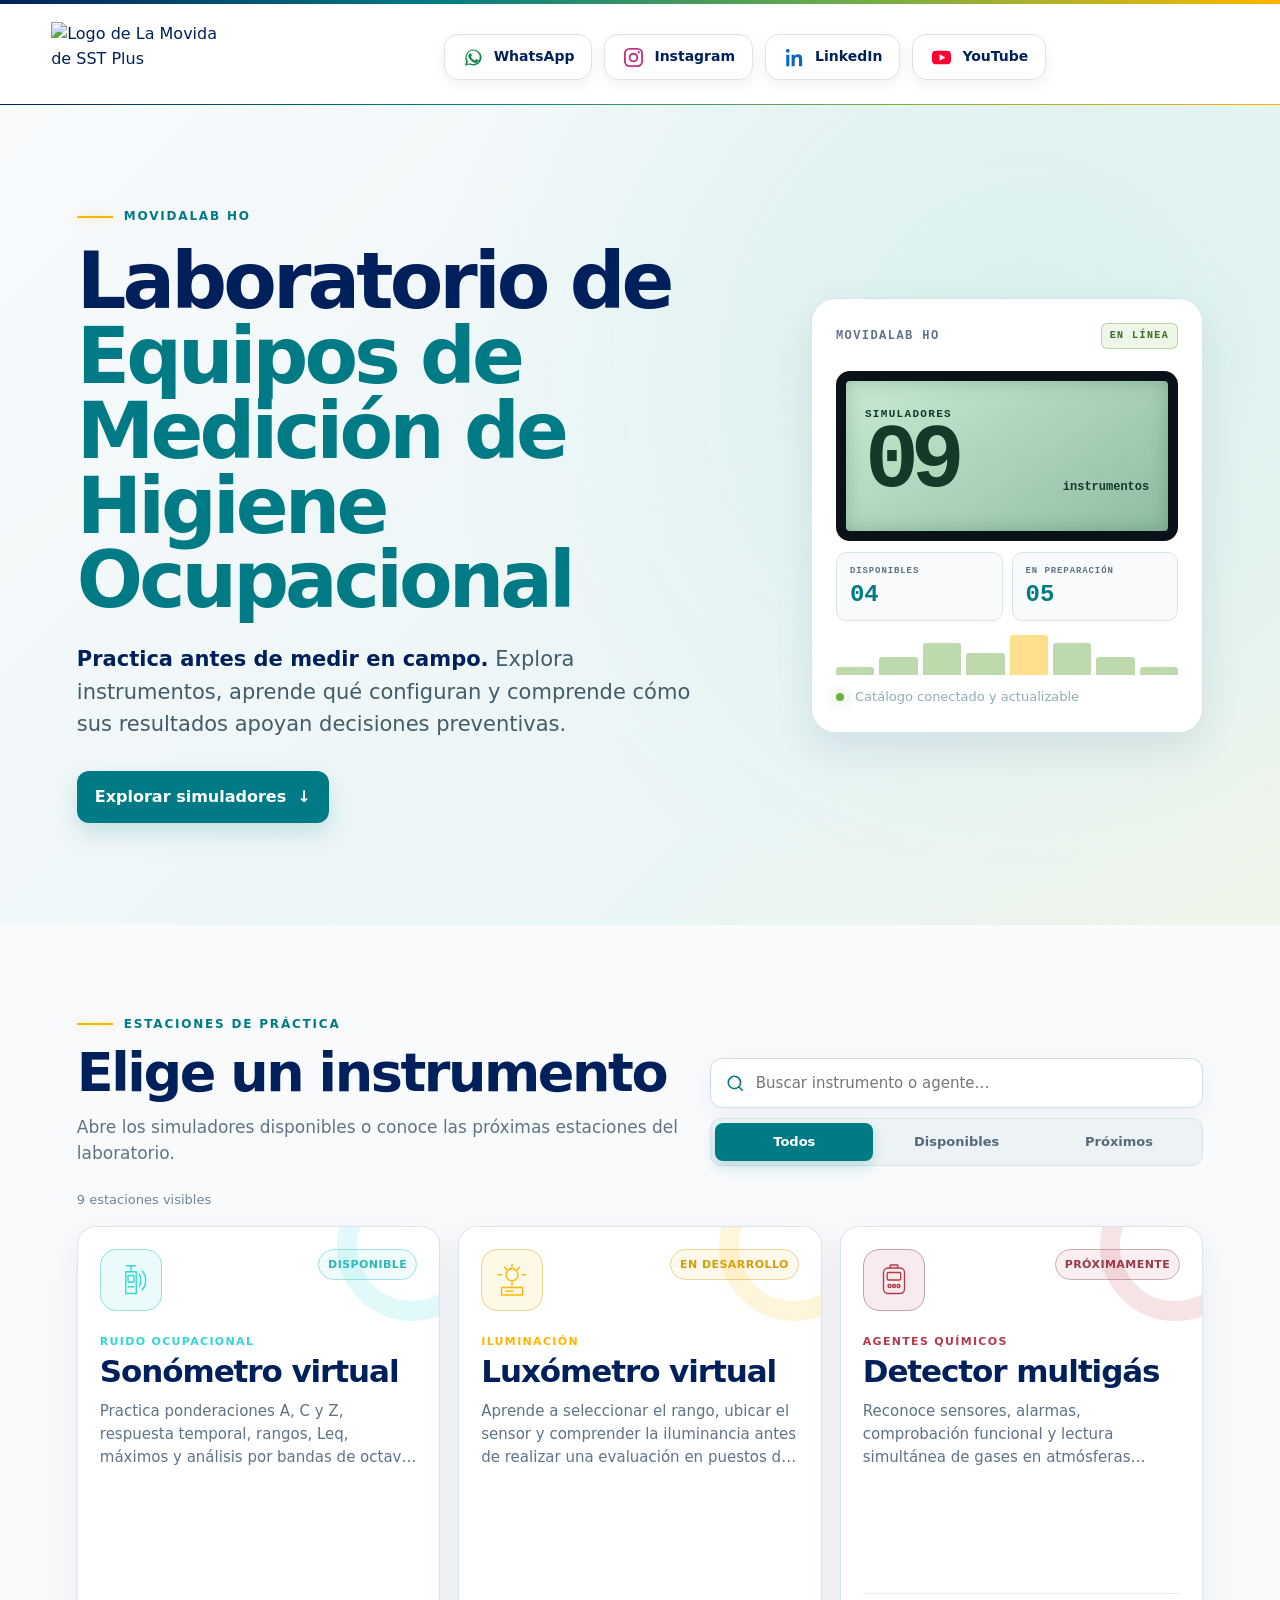
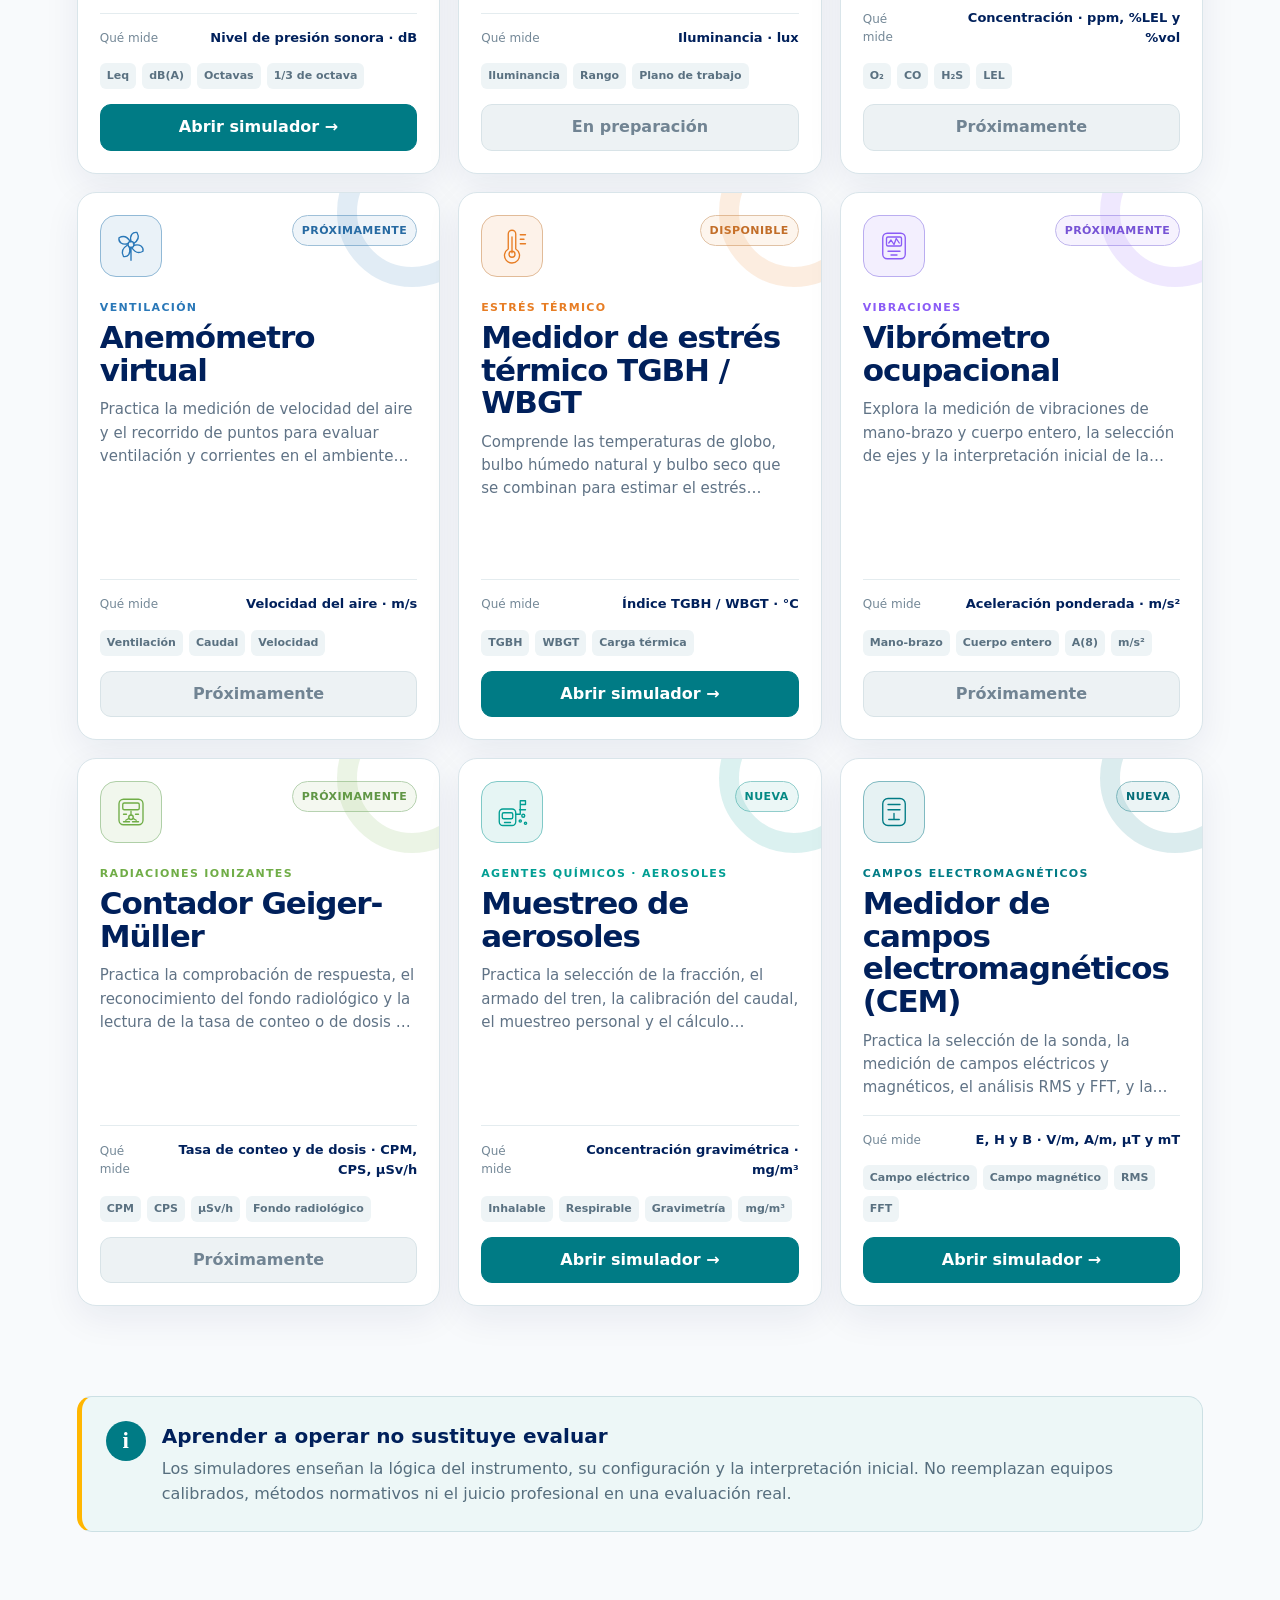
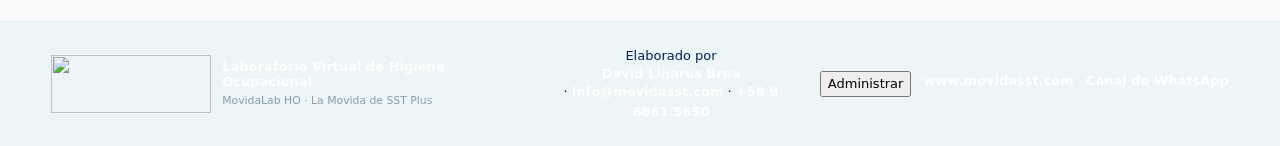
==== commit 7bea88c1: "ui: move social buttons to header, administration to footer, clarify HO measurement lab" ====
--- a/index.html
+++ b/index.html
@@ -6,18 +6,18 @@
   <meta name="theme-color" content="#f8fafc">
   <meta name="description" content="Laboratorio Virtual de Higiene Ocupacional de La Movida SST Plus: simuladores didácticos de instrumentos para practicar antes de medir en campo.">
   <meta name="author" content="David Linares Brea · La Movida de SST Plus">
-  <meta property="og:title" content="Laboratorio Virtual de Higiene Ocupacional">
+  <meta property="og:title" content="Laboratorio de Equipos de Medición de Higiene Ocupacional">
   <meta property="og:description" content="Practica el uso de instrumentos de higiene ocupacional en un entorno didáctico y seguro.">
   <meta property="og:type" content="website">
   <meta property="og:url" content="https://laboratorio.movidasst.com/">
   <meta property="og:image" content="https://laboratorio.movidasst.com/og.png">
   <meta name="twitter:card" content="summary_large_image">
   <meta http-equiv="Content-Security-Policy" content="default-src 'self'; connect-src 'self' https://www.google-analytics.com https://*.google-analytics.com https://lfdmbkzghnwvsapxypvt.supabase.co; img-src 'self' data: https:; style-src 'self' https://www.movidasst.com; script-src 'self' https://www.movidasst.com https://www.googletagmanager.com; base-uri 'self'; form-action 'self'; frame-ancestors 'none'; upgrade-insecure-requests">
-  <title>Laboratorio Virtual de Higiene Ocupacional | La Movida SST+</title>
+  <title>Laboratorio de Equipos de Medición de Higiene Ocupacional | La Movida SST+</title>
   <link rel="icon" href="favicon.svg" type="image/svg+xml">
   <link rel="stylesheet" href="styles-base.css?v=20261113b">
   <link rel="stylesheet" href="logo-fix-v2.css?v=20261113b">
-  <link rel="stylesheet" href="movida-theme.css?v=20261113b">
+  <link rel="stylesheet" href="movida-theme.css?v=20261113c">
   <script src="app.js" defer></script>
 <script defer src="https://www.movidasst.com/analytics.js?v=20261025-ga4com2"></script>
 </head>
@@ -27,11 +27,12 @@
   <header class="site-header">
     <a class="brand" href="https://www.movidasst.com" target="_self" aria-label="Ir a La Movida de SST Plus">
       <img src="https://www.movidasst.com/logo-horizontal-movida-sst-plus.webp?v=20261113" alt="Logo de La Movida de SST Plus" width="420" height="140">
-      <span><strong>Laboratorio Virtual de Higiene Ocupacional</strong><small>MovidaLab HO · La Movida SST Plus</small></span>
     </a>
-    <nav class="header-actions" aria-label="Acciones principales">
-      <a href="https://www.movidasst.com" target="_self">Inicio</a>
-      <button class="admin-entry" id="openAdmin" type="button" aria-haspopup="dialog">Administrar</button>
+    <nav class="social-links" aria-label="Redes sociales de La Movida de SST+">
+      <a class="social-link social-whatsapp" href="https://whatsapp.com/channel/0029Va0mlH5Jf05mrcCz8r3e" target="_blank" rel="noopener noreferrer" aria-label="Canal de WhatsApp" title="Canal de WhatsApp"><svg viewBox="0 0 24 24" aria-hidden="true"><path d="M20.5 11.8a8.5 8.5 0 0 1-12.6 7.4L3 20.5l1.3-4.7a8.5 8.5 0 1 1 16.2-4Zm-8.5-7a7 7 0 0 0-6 10.7l.3.5-.8 2.8 2.9-.8.5.3a7 7 0 1 0 3.1-13.5Zm-3.8 3.3c-.2 0-.5.1-.7.3-.3.3-1 1-.9 2.2.1 1.2 1 2.4 1.2 2.6.2.2 1.8 2.9 4.5 3.9 2.2.8 2.7.6 3.2.5.5-.1 1.5-.7 1.7-1.4.2-.7.2-1.3.1-1.4-.1-.1-.4-.2-.8-.4l-1.4-.7c-.2-.1-.4-.1-.5.2-.2.3-.6.8-.8 1-.1.2-.3.2-.6.1-.3-.2-1.2-.4-2.2-1.4-.8-.7-1.4-1.6-1.6-1.9-.2-.3 0-.4.1-.6l.4-.5.3-.5c.1-.2 0-.4 0-.5l-.7-1.6c-.2-.4-.4-.4-.6-.4h-.7Z"/></svg><span>WhatsApp</span></a>
+      <a class="social-link social-instagram" href="https://www.instagram.com/movidasst/" target="_blank" rel="noopener noreferrer" aria-label="Instagram de La Movida" title="Instagram"><svg viewBox="0 0 24 24" aria-hidden="true"><rect x="3" y="3" width="18" height="18" rx="5" fill="none" stroke="currentColor" stroke-width="2"/><circle cx="12" cy="12" r="4" fill="none" stroke="currentColor" stroke-width="2"/><circle cx="17.5" cy="6.5" r="1.2"/></svg><span>Instagram</span></a>
+      <a class="social-link social-linkedin" href="https://www.linkedin.com/in/davidlinaresbrea/" target="_blank" rel="noopener noreferrer" aria-label="LinkedIn de David Linares Brea" title="LinkedIn"><svg viewBox="0 0 24 24" aria-hidden="true"><path d="M5 3a2 2 0 1 0 0 4 2 2 0 0 0 0-4ZM3.4 9h3.2v12H3.4V9ZM9 9h3.1v1.6c.5-.9 1.6-1.9 3.5-1.9 3.7 0 4.4 2.3 4.4 5.3v7h-3.3v-6.2c0-1.5 0-3.4-2.1-3.4s-2.4 1.6-2.4 3.3V21H9V9Z"/></svg><span>LinkedIn</span></a>
+      <a class="social-link social-youtube" href="https://www.youtube.com/@movidasst" target="_blank" rel="noopener noreferrer" aria-label="YouTube de La Movida de SST+" title="YouTube"><svg viewBox="0 0 24 24" aria-hidden="true"><path d="M21.6 7.2a2.7 2.7 0 0 0-1.9-1.9C18 4.9 12 4.9 12 4.9s-6 0-7.7.4a2.7 2.7 0 0 0-1.9 1.9C2 8.9 2 12 2 12s0 3.1.4 4.8a2.7 2.7 0 0 0 1.9 1.9c1.7.4 7.7.4 7.7.4s6 0 7.7-.4a2.7 2.7 0 0 0 1.9-1.9c.4-1.7.4-4.8.4-4.8s0-3.1-.4-4.8ZM10 15.5v-7l6 3.5-6 3.5Z"/></svg><span>YouTube</span></a>
     </nav>
   </header>
 
@@ -39,7 +40,7 @@
     <section class="hero" aria-labelledby="heroTitle">
       <div class="hero-copy">
         <p class="eyebrow"><span></span> MovidaLab HO</p>
-        <h1 id="heroTitle">Laboratorio Virtual de <br><em>Higiene Ocupacional</em></h1>
+        <h1 id="heroTitle">Laboratorio de <em>Equipos de Medición de Higiene Ocupacional</em></h1>
         <p class="hero-intro"><strong>Practica antes de medir en campo.</strong> Explora instrumentos, aprende qué configuran y comprende cómo sus resultados apoyan decisiones preventivas.</p>
         <a class="primary-action" href="#catalogo">Explorar simuladores <span aria-hidden="true">↓</span></a>
       </div>
@@ -101,13 +102,8 @@
       <span><strong>Laboratorio Virtual de Higiene Ocupacional</strong><small>MovidaLab HO · La Movida de SST Plus</small></span>
     </div>
     <p>Elaborado por <strong>David Linares Brea</strong> · <a href="mailto:info@movidasst.com">info@movidasst.com</a> · <a href="tel:+56968615650">+56 9 6861 5650</a></p>
-    <nav class="social-links" aria-label="Redes sociales de La Movida de SST+">
-      <a class="social-link social-whatsapp" href="https://whatsapp.com/channel/0029Va0mlH5Jf05mrcCz8r3e" target="_blank" rel="noopener noreferrer" aria-label="Canal de WhatsApp" title="Canal de WhatsApp"><svg viewBox="0 0 24 24" aria-hidden="true"><path d="M20.5 11.8a8.5 8.5 0 0 1-12.6 7.4L3 20.5l1.3-4.7a8.5 8.5 0 1 1 16.2-4Zm-8.5-7a7 7 0 0 0-6 10.7l.3.5-.8 2.8 2.9-.8.5.3a7 7 0 1 0 3.1-13.5Zm-3.8 3.3c-.2 0-.5.1-.7.3-.3.3-1 1-.9 2.2.1 1.2 1 2.4 1.2 2.6.2.2 1.8 2.9 4.5 3.9 2.2.8 2.7.6 3.2.5.5-.1 1.5-.7 1.7-1.4.2-.7.2-1.3.1-1.4-.1-.1-.4-.2-.8-.4l-1.4-.7c-.2-.1-.4-.1-.5.2-.2.3-.6.8-.8 1-.1.2-.3.2-.6.1-.3-.2-1.2-.4-2.2-1.4-.8-.7-1.4-1.6-1.6-1.9-.2-.3 0-.4.1-.6l.4-.5.3-.5c.1-.2 0-.4 0-.5l-.7-1.6c-.2-.4-.4-.4-.6-.4h-.7Z"/></svg><span>WhatsApp</span></a>
-      <a class="social-link social-instagram" href="https://www.instagram.com/movidasst/" target="_blank" rel="noopener noreferrer" aria-label="Instagram de La Movida" title="Instagram"><svg viewBox="0 0 24 24" aria-hidden="true"><rect x="3" y="3" width="18" height="18" rx="5" fill="none" stroke="currentColor" stroke-width="2"/><circle cx="12" cy="12" r="4" fill="none" stroke="currentColor" stroke-width="2"/><circle cx="17.5" cy="6.5" r="1.2"/></svg><span>Instagram</span></a>
-      <a class="social-link social-linkedin" href="https://www.linkedin.com/in/davidlinaresbrea/" target="_blank" rel="noopener noreferrer" aria-label="LinkedIn de David Linares Brea" title="LinkedIn"><svg viewBox="0 0 24 24" aria-hidden="true"><path d="M5 3a2 2 0 1 0 0 4 2 2 0 0 0 0-4ZM3.4 9h3.2v12H3.4V9ZM9 9h3.1v1.6c.5-.9 1.6-1.9 3.5-1.9 3.7 0 4.4 2.3 4.4 5.3v7h-3.3v-6.2c0-1.5 0-3.4-2.1-3.4s-2.4 1.6-2.4 3.3V21H9V9Z"/></svg><span>LinkedIn</span></a>
-      <a class="social-link social-youtube" href="https://www.youtube.com/@movidasst" target="_blank" rel="noopener noreferrer" aria-label="YouTube de La Movida de SST+" title="YouTube"><svg viewBox="0 0 24 24" aria-hidden="true"><path d="M21.6 7.2a2.7 2.7 0 0 0-1.9-1.9C18 4.9 12 4.9 12 4.9s-6 0-7.7.4a2.7 2.7 0 0 0-1.9 1.9C2 8.9 2 12 2 12s0 3.1.4 4.8a2.7 2.7 0 0 0 1.9 1.9c1.7.4 7.7.4 7.7.4s6 0 7.7-.4a2.7 2.7 0 0 0 1.9-1.9c.4-1.7.4-4.8.4-4.8s0-3.1-.4-4.8ZM10 15.5v-7l6 3.5-6 3.5Z"/></svg><span>YouTube</span></a>
-    </nav>
-    <div class="footer-links"><a href="https://www.movidasst.com" target="_self">www.movidasst.com</a><a href="https://whatsapp.com/channel/0029Va0mlH5Jf05mrcCz8r3e" target="_self">Canal de WhatsApp</a></div>
+
+    <div class="footer-links"><button class="admin-entry footer-admin" id="openAdmin" type="button" aria-haspopup="dialog">Administrar</button><a href="https://www.movidasst.com" target="_self">www.movidasst.com</a><a href="https://whatsapp.com/channel/0029Va0mlH5Jf05mrcCz8r3e" target="_self">Canal de WhatsApp</a></div>
   </footer>
 
   <dialog class="admin-dialog" id="adminDialog" aria-labelledby="adminTitle">
--- a/movida-theme.css
+++ b/movida-theme.css
@@ -31,3 +31,5 @@
 .social-link:hover{transform:translateY(-2px);border-color:#91c9c8;box-shadow:0 9px 20px rgba(0,32,91,.12)}
 .social-link:focus-visible{outline:3px solid #007b85;outline-offset:3px}
 @media(max-width:480px){.social-links{gap:8px}.social-link{padding:9px 12px;font-size:12px;border-radius:12px}.social-link svg{width:21px;height:21px}}
+
+.social-youtube svg{color:#ff0033}
